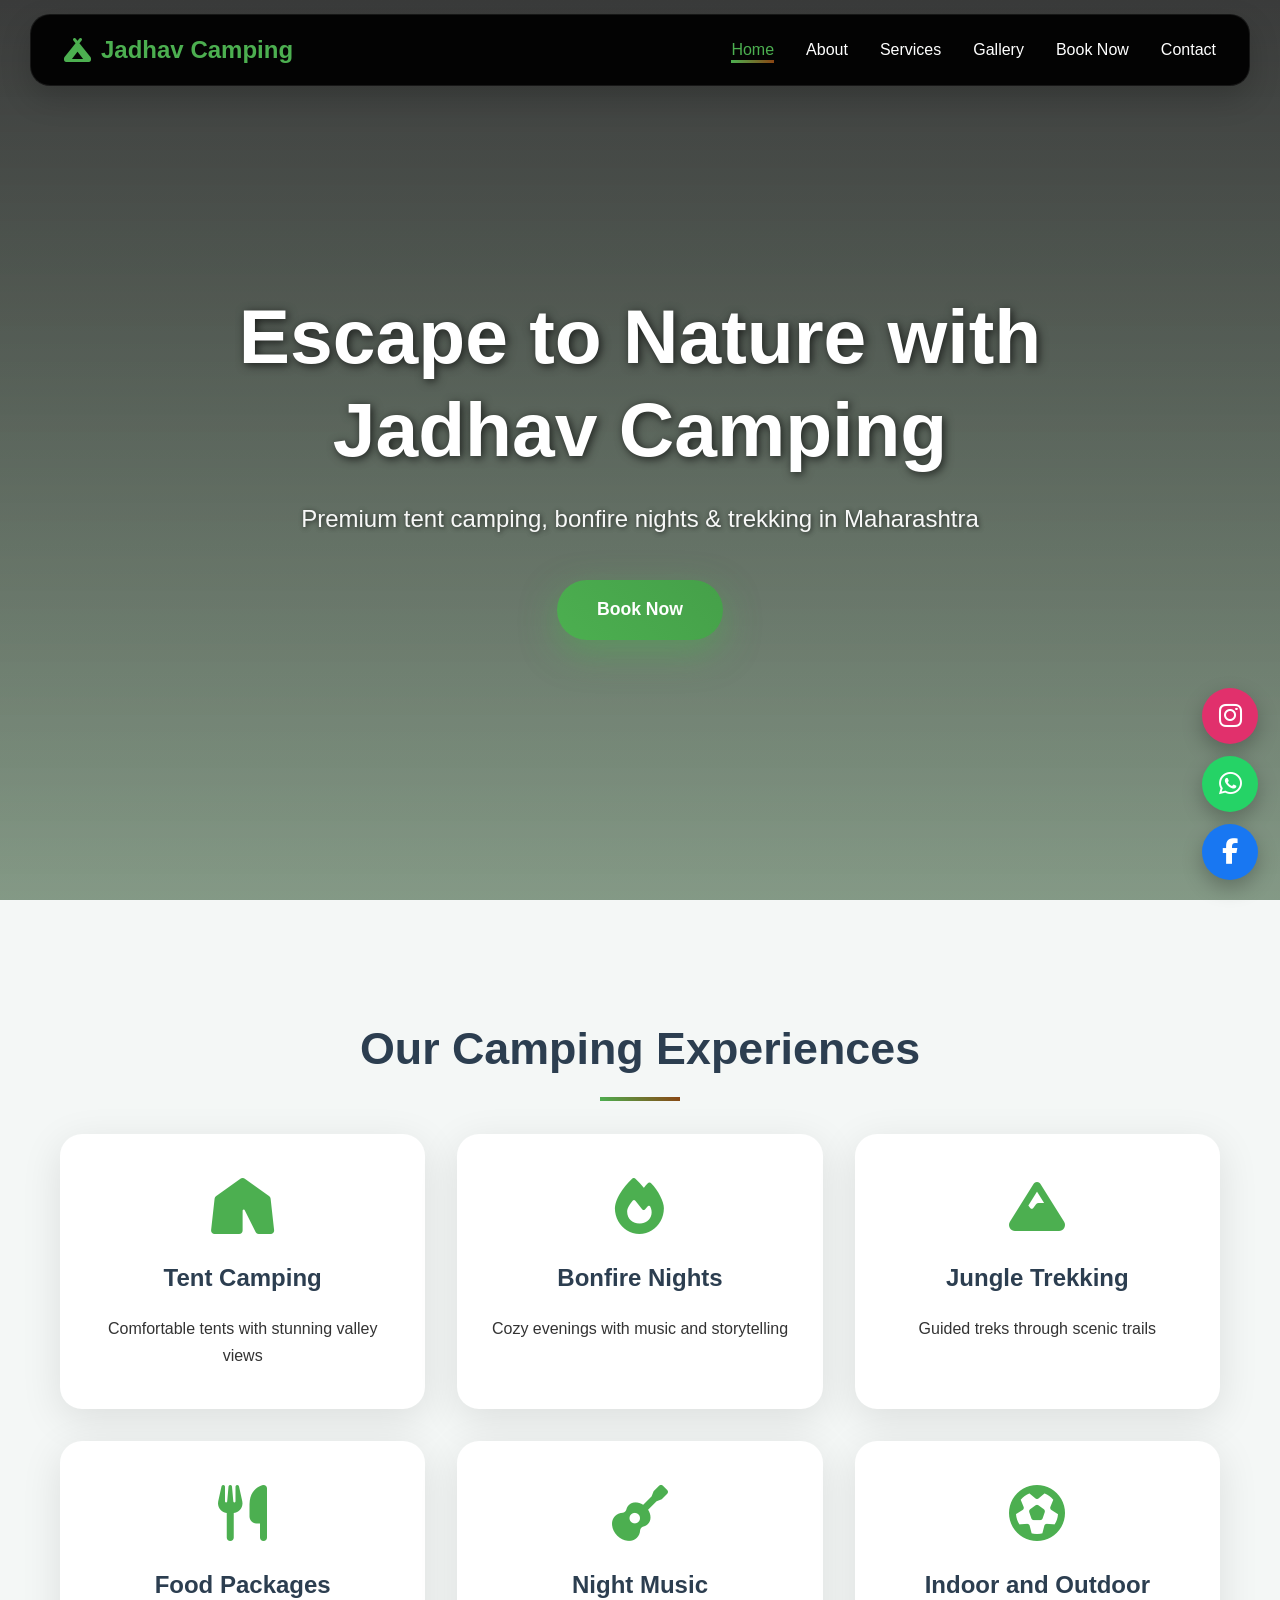
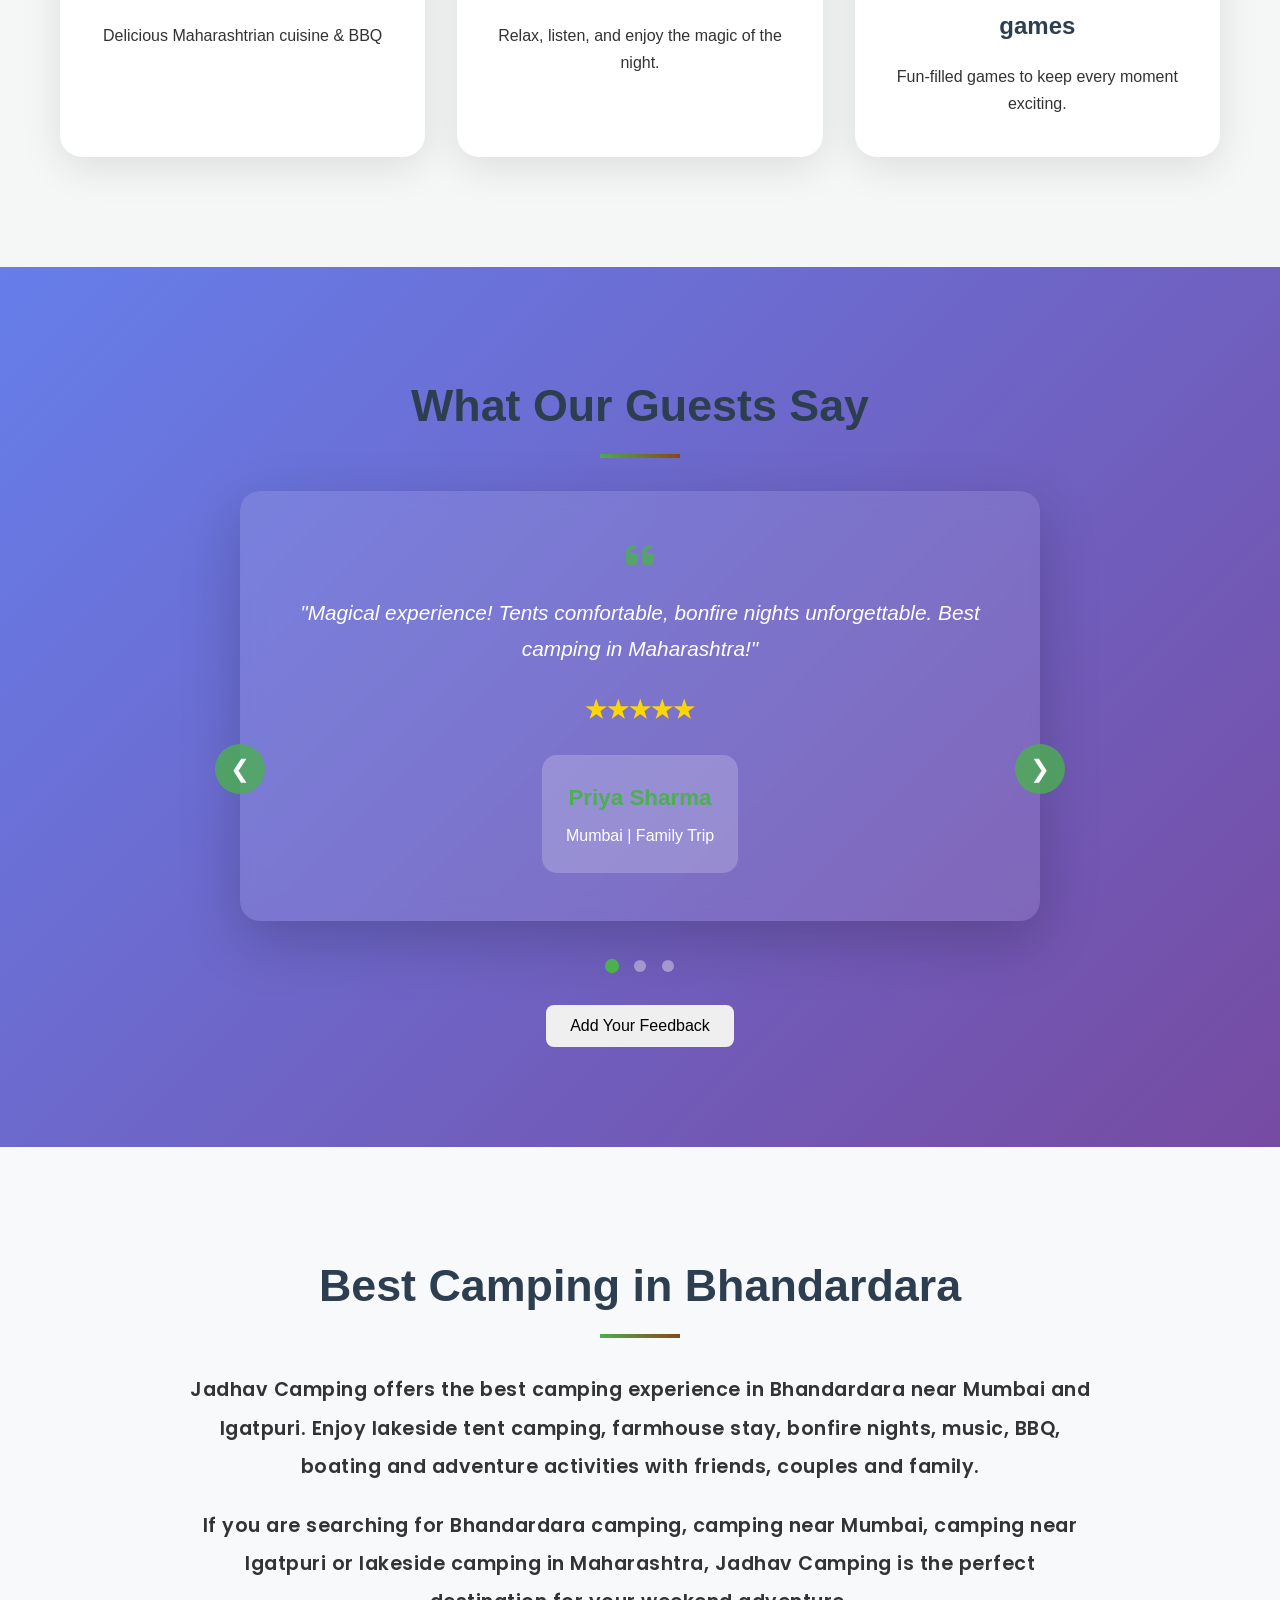
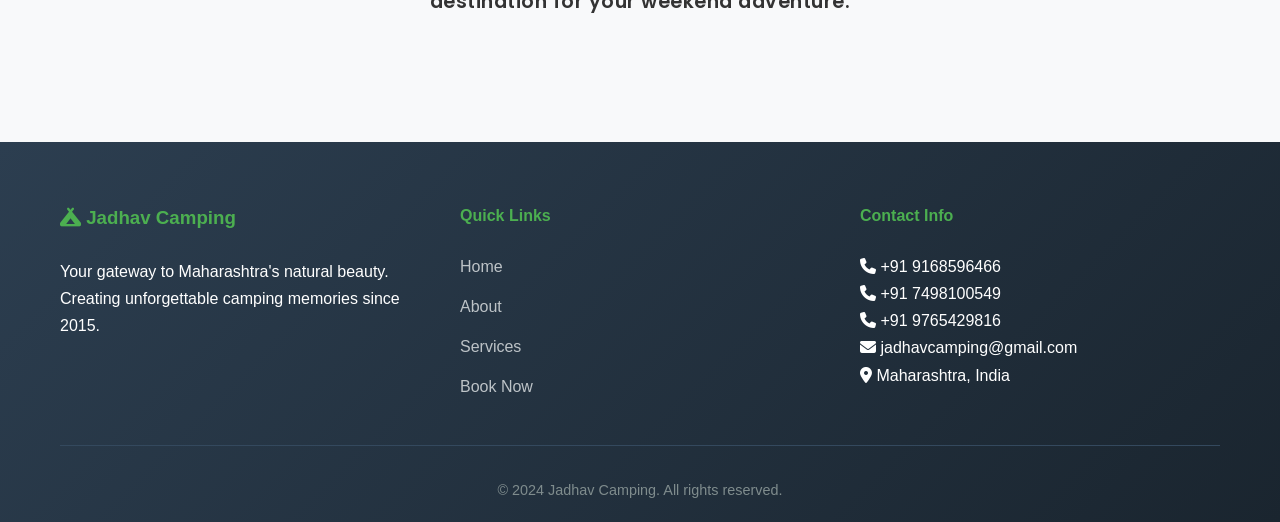
==== index.html @ b4a64f31 "camping website" ====
<!DOCTYPE html>
<html lang="en">
<head>
    <meta charset="UTF-8">
    <meta name="viewport" content="width=device-width, initial-scale=1.0">
    <title>Jadhav Camping | Best Bhandardara Camping</title>
    <!--SEO 4 LINES-->
    <meta name="title" content="Jadhav Camping - Best Bhandardara Camping">

    <meta name="description" content="Enjoy the best camping experience in Bhandardara with tent stay, bonfire, BBQ, music, adventure and nature at Jadhav Camping.">

    <meta name="keywords" content="Jadhav Camping, Bhandardara Camping, Camping Near Mumbai, Tent Camping Maharashtra, Camping Near Pune">

    <meta name="author" content="Jadhav Camping">

    <meta name="robots" content="index, follow">

    <meta name="google-site-verification" content="m5c_YVAXw19BFYVaIor5KXpuUSFSFfgQfG_GzfDW63w" />

    <meta name="description" content="Escape to nature with Jadhav Camping. Tent camping, bonfire nights, trekking, and more in Maharashtra, India. Book your adventure today!">

    <meta name="keywords" content="camping Maharashtra, tent camping, bonfire, trekking, adventure camping">

    <link rel="icon" type="image/png" href="assist/image/logo.png">
    <meta property="og:image" content="https://jadhav-camping.netlify.app/assist/image/logo.png">

    <link rel="stylesheet" href="style.css">
    <link rel="stylesheet" href="https://cdnjs.cloudflare.com/ajax/libs/font-awesome/6.4.0/css/all.min.css">
    <link href="https://fonts.googleapis.com/css2?family=Poppins:wght@300;400;500;600;700&display=swap" rel="stylesheet">
    <link href="https://fonts.googleapis.com/css2?family=Rye&display=swap" rel="stylesheet">
</head>
<body>
    <!-- Navigation -->
    <nav class="navbar">
        <div class="nav-container">
            <div class="nav-logo">
                <i class="fas fa-campground"></i>
                Jadhav Camping
            </div>
            <ul class="nav-menu">
                <li class="nav-item">
                    <a href="index.html" class="nav-link active">Home</a>
                </li>
                <li class="nav-item">
                    <a href="about.html" class="nav-link">About</a>
                </li>
                <li class="nav-item">
                    <a href="services.html" class="nav-link">Services</a>
                </li>
                <li class="nav-item">
                    <a href="gallery.html" class="nav-link">Gallery</a>
                </li>
                <li class="nav-item">
                    <a href="booking.html" class="nav-link">Book Now</a>
                </li>
                <li class="nav-item">
                    <a href="contact.html" class="nav-link">Contact</a>
                </li>
            </ul>
            <div class="hamburger">
                <span class="bar"></span>
                <span class="bar"></span>
                <span class="bar"></span>
            </div>
        </div>
    </nav>

    <!-- Hero Section -->
   
<section class="hero">
    <video autoplay muted loop playsinline class="hero-video">
   
        <!-- Fallback image -->
        <img src="https://images.unsplash.com/photo-1506905925346-21bda4d32df4" alt="Camping">
    </video>
    
    <div class="hero-overlay"></div>
    <div class="hero-content">
        <h1 class="hero-title">Escape to Nature with Jadhav Camping</h1>
        <p class="hero-subtitle">Premium tent camping, bonfire nights & trekking in Maharashtra</p>
        <div class="hero-buttons">
            <a href="booking.html" class="cta-button primary">Book Now</a>
        </div>
    </div>
</section>

    <!-- Services Highlights -->
    <section class="services-highlights">
        <div class="container">
            <h2 class="section-title">Our Camping Experiences</h2>
            <div class="services-grid">
                <div class="service-card">
                    <i class="fas fa-tent"></i>
                    <h3>Tent Camping</h3>
                    <p>Comfortable tents with stunning valley views</p>
                </div>
                <div class="service-card">
                    <i class="fas fa-fire"></i>
                    <h3>Bonfire Nights</h3>
                    <p>Cozy evenings with music and storytelling</p>
                </div>
                <div class="service-card">
                    <i class="fas fa-mountain"></i>
                    <h3>Jungle Trekking</h3>
                    <p>Guided treks through scenic trails</p>
                </div>
                <div class="service-card">
                    <i class="fas fa-utensils"></i>
                    <h3>Food Packages</h3>
                    <p>Delicious Maharashtrian cuisine & BBQ</p>
                </div>
                  <div class="service-card">
                    <i class="fas fa-guitar"></i>
                    <h3>Night Music</h3>
                    <p>Relax, listen, and enjoy the magic of the night.</p>
                </div>
                 <div class="service-card">
                    <i class="fas fa-futbol"></i>
                    <h3>Indoor and Outdoor games</h3>
                    <p>Fun-filled games to keep every moment exciting.</p>
                </div>
            </div>
        </div>
    </section>

    <!-- Testimonials -->
    <!-- Testimonials Section (Replace purana section) -->
<section class="testimonials section-padding">
    <div class="container">
        <h2 class="section-title">What Our Guests Say</h2>
        <div class="testimonial-container">
            <div class="testimonial-slider">
                <!-- Testimonial 1 -->
                <div class="testimonial-slide active">
                    <div class="testimonial-content">
                        <i class="fas fa-quote-left fa-2x"></i>
                        <p>"Magical experience! Tents comfortable, bonfire nights unforgettable. Best camping in Maharashtra!"</p>
                        <div class="stars">★★★★★</div>
                        <div class="testimonial-author">
                            <h4>Priya Sharma</h4>
                            <span>Mumbai | Family Trip</span>
                        </div>
                    </div>
                </div>

                <!-- Testimonial 2 -->
                <div class="testimonial-slide">
                    <div class="testimonial-content">
                        <i class="fas fa-quote-left fa-2x"></i>
                        <p>"Perfect for adventure lovers! Trekking guides excellent, food was delicious. Highly recommended!"</p>
                        <div class="stars">★★★★★</div>
                        <div class="testimonial-author">
                            <h4>Rahul Patel</h4>
                            <span>Pune | Friends Group</span>
                        </div>
                    </div>
                </div>

                <!-- Testimonial 3 -->
                <div class="testimonial-slide">
                    <div class="testimonial-content">
                        <i class="fas fa-quote-left fa-2x"></i>
                        <p>"Romantic getaway! Stunning views, cozy tents, perfect for couples. Will come again!"</p>
                        <div class="stars">★★★★★</div>
                        <div class="testimonial-author">
                            <h4>Anita Desai</h4>
                            <span>Nagpur | Couple</span>
                        </div>
                    </div>
                </div>
            </div>

                <div class="testimonial-dots"></div>

            <!-- Feedback Button -->
            <div class="feedback-btn-wrap">
             <button id="openFeedback" class="feedback-btn">Add Your Feedback</button>
            </div>

            <!-- Feedback Form -->
            <div class="feedback-form" id="feedbackForm" style="display:none;">
                <input type="text" id="guestName" placeholder="Your Name" required>
                <input type="text" id="guestPlace" placeholder="City / Trip Type" required>
                <textarea id="guestMessage" placeholder="Write your feedback" required></textarea>
                <button id="submitFeedback" class="feedback-btn">Submit Feedback</button>
            </div>
            
          
            
            <!-- Navigation Arrows -->
            <button class="prev" onclick="changeSlide(-1)">❮</button>
            <button class="next" onclick="changeSlide(1)">❯</button>
        </div>
    </div>
</section>

    <div class="social-float">

        <a href="https://www.instagram.com/_jadhav_farmhouse_?igsh=MTRwd2V0ODhyYzViZw%3D%3D&utm_source=qr" target="_blank" class="social-icon instagram">
        <i class="fab fa-instagram"></i>
        </a>

        <a href="https://wa.me/917498100549?text=Hi%20Jadhav%20Camping%2C%20I%27d%20like%20to%20book%20a%20camping%20trip" target="_blank" class="social-icon whatsapp">
        <i class="fab fa-whatsapp"></i>
        </a>
        <a href="https://www.facebook.com/yourpage" target="_blank" class="social-icon facebook">
       <i class="fab fa-facebook-f"></i>
     </a> 
</div>
     <!-- SEO content -->
<section class="seo-content section-padding">
    <div class="container">
        <h2 class="section-title">
            Best Camping in Bhandardara
        </h2>

        <p>
            Jadhav Camping offers the best camping experience in Bhandardara near Mumbai and Igatpuri. 
            Enjoy lakeside tent camping, farmhouse stay, bonfire nights, music, BBQ, boating and adventure activities 
            with friends, couples and family.
        </p>

        <p>
            If you are searching for Bhandardara camping, camping near Mumbai, camping near Igatpuri or lakeside camping in Maharashtra,
            Jadhav Camping is the perfect destination for your weekend adventure.
        </p>
    </div>
</section>

    <!-- Footer -->
    <footer class="footer">
        <div class="container">
            <div class="footer-content">
                <div class="footer-section">
                    <h3><i class="fas fa-campground"></i> Jadhav Camping</h3>
                    <p>Your gateway to Maharashtra's natural beauty. Creating unforgettable camping memories since 2015.</p>
                </div>
                <div class="footer-section">
                    <h4>Quick Links</h4>
                    <ul>
                        <li><a href="index.html">Home</a></li>
                        <li><a href="about.html">About</a></li>
                        <li><a href="services.html">Services</a></li>
                        <li><a href="booking.html">Book Now</a></li>
                    </ul>
                </div>
                <div class="footer-section">
                    <h4>Contact Info</h4>
                    <p><i class="fas fa-phone"></i> +91 9168596466</p>
                    <p><i class="fas fa-phone"></i> +91 7498100549</p>
                    <p><i class="fas fa-phone"></i> +91 9765429816</p>
                    <p><i class="fas fa-envelope"></i> jadhavcamping@gmail.com</p>
                    <p><i class="fas fa-map-marker-alt"></i> Maharashtra, India</p>
                </div>
            </div>
            <div class="footer-bottom">
                <p>&copy; 2024 Jadhav Camping. All rights reserved.</p>
            </div>
        </div>
    </footer>

    <script src="script.js"></script>
</body>
</html>
---- style.css ----
/* ============================================
   JADHAV CAMPING - COMPLETE CSS
   Modern, Responsive, Nature Theme
   Green (#4CAF50) + Brown (#8B4513) Colors
=========================================== */

/* ===== 1. RESET & BASE STYLES ===== */
* {
    margin: 0;
    padding: 0;
    box-sizing: border-box;
}

body {
    font-family: 'Poppins', -apple-system, BlinkMacSystemFont, sans-serif;
    line-height: 1.6;
    color: #333;
    overflow-x: hidden;
    scroll-behavior: smooth;
}

.container {
    max-width: 1200px;
    margin: 0 auto;
    padding: 0 20px;
}

.section-padding {
    padding: 100px 0;
}

/* ===== 2. NAVIGATION (Sticky + Blur) ===== */
.navbar {
    position: fixed;
    top: 0;
    width: 100%;
    background: rgba(0, 0, 0, 0.95);
    backdrop-filter: blur(10px);
    z-index: 1000;
    transition: all 0.3s ease;
}

.nav-container {
    max-width: 1200px;
    margin: 0 auto;
    padding: 0 20px;
    display: flex;
    justify-content: space-between;
    align-items: center;
    height: 70px;
}

.nav-logo {
    font-size: 1.5rem;
    font-weight: 700;
    color: #4CAF50;
    display: flex;
    align-items: center;
    gap: 10px;
    text-decoration: none;
}

.nav-menu {
    display: flex;
    list-style: none;
    gap: 2rem;
}

.nav-link {
    color: white;
    text-decoration: none;
    font-weight: 500;
    transition: all 0.3s ease;
    position: relative;
    padding: 5px 0;
}

.nav-link:hover,
.nav-link.active {
    color: #4CAF50;
}

.nav-link::after {
    content: '';
    position: absolute;
    width: 0;
    height: 3px;
    bottom: 0;
    left: 0;
    background: linear-gradient(90deg, #4CAF50, #8B4513);
    transition: width 0.3s ease;
}

.nav-link:hover::after,
.nav-link.active::after {
    width: 100%;
}

/* Hamburger Menu */
.hamburger {
    display: none;
    flex-direction: column;
    cursor: pointer;
    gap: 4px;
}

.bar {
    width: 25px;
    height: 3px;
    background: white;
    transition: 0.3s;
}

/* ===== 3. HERO SECTIONS ===== */
.hero, .page-hero, .about-hero, .booking-hero, .contact-hero {
    height: 60vh;
    min-height: 500px;
    background: linear-gradient(rgba(0,0,0,0.6), rgba(0,0,0,0.4)), 
                url('https://images.unsplash.com/photo-1506905925346-21bda4d32df4?ixlib=rb-4.0.3&ixid=M3wxMjA3fDB8MHxwaG90by1wYWdlfHx8fGVufDB8fHx8fA%3D%3D&auto=format&fit=crop&w=2070&q=80') center/cover;
    display: flex;
    align-items: center;
    justify-content: center;
    text-align: center;
    color: white;
    position: relative;
    background-size: cover;
    background-position: center;
}

.page-hero {
    height: 50vh;
    background-position: center bottom;
}

.hero-content, .page-hero div {
    z-index: 2;
    max-width: 800px;
}

.page-title {
    font-size: clamp(2.5rem, 5vw, 4rem);
    font-weight: 700;
    margin-bottom: 1rem;
}

.page-subtitle {
    font-size: 1.3rem;
    opacity: 0.95;
}

/* ===== 4. CTA BUTTON ===== */
.cta-button {
    display: inline-block;
    background: linear-gradient(45deg, #4CAF50, #45a049);
    color: white;
    padding: 15px 40px;
    font-size: 1.1rem;
    font-weight: 600;
    text-decoration: none;
    border-radius: 50px;
    transition: all 0.3s ease;
    box-shadow: 0 10px 30px rgba(76, 175, 80, 0.4);
    border: none;
    cursor: pointer;
}

.cta-button:hover {
    transform: translateY(-3px);
    box-shadow: 0 15px 40px rgba(76, 175, 80, 0.6);
}

.full-width {
    width: 100%;
}

/* ===== 5. SECTION TITLES ===== */
.section-title {
    text-align: center;
    font-size: 2.8rem;
    font-weight: 700;
    margin-bottom: 3rem;
    color: #2c3e50;
    position: relative;
}

.section-title::after {
    content: '';
    position: absolute;
    width: 80px;
    height: 4px;
    background: linear-gradient(45deg, #4CAF50, #8B4513);
    bottom: -15px;
    left: 50%;
    transform: translateX(-50%);
}

/* ===== 6. SERVICES & CARDS ===== */

.service-card h3, .feature h4, .mission-card h3 {
    font-size: 1.5rem;
    margin-bottom: 1rem;
    color: #2c3e50;
}

.services-grid, .features-grid {
    display: grid;
    grid-template-columns: repeat(auto-fit, minmax(280px, 1fr));
    gap: 2rem;
    margin-top: 3rem;
}

.service-card, .feature, .mission-card {
    background: white;
    padding: 2.5rem 2rem;
    border-radius: 20px;
    text-align: center;
    box-shadow: 0 10px 40px rgba(0,0,0,0.1);
    transition: all 0.4s ease;
    border-top: 4px solid transparent;
}

.service-card:hover, .feature:hover, .mission-card:hover {
    transform: translateY(-15px) scale(1.02);
    box-shadow: 0 25px 60px rgba(0,0,0,0.15);
    border-top-color: #4CAF50;
}

.service-card i, .feature i, .mission-card i {
    font-size: 3.5rem;
    color: #4CAF50;
    margin-bottom: 1.5rem;
    display: block;
}


/* ===== 7. TESTIMONIALS ===== */
.testimonials {
    background: linear-gradient(135deg, #667eea 0%, #764ba2 100%);
    color: white;
}

.testimonial-slider {
    max-width: 900px;
    margin: 0 auto;
}

.testimonial {
    opacity: 0;
    transform: translateY(30px);
    transition: all 0.6s ease;
    text-align: center;
    padding: 2rem;
}

.testimonial.active {
    opacity: 1;
    transform: translateY(0);
}

.testimonial p {
    font-size: 1.3rem;
    font-style: italic;
    margin-bottom: 2rem;
    font-weight: 300;
}

.testimonial-author h4 {
    font-size: 1.4rem;
    margin-bottom: 0.5rem;
}

.testimonial-slider .testimonial-slide{
    display: none !important;
    width: 100%;
}

.testimonial-slider .testimonial-slide.active{
    display: block !important;
}

/* ===== 8. WHATSAPP BUTTON ===== */
.whatsapp-btn {
    position: fixed;
    width: 60px;
    height: 60px;
    bottom: 30px;
    right: 30px;
    background: #25D366;
    color: white;
    border-radius: 50px;
    text-align: center;
    font-size: 30px;
    box-shadow: 0 8px 25px rgba(37, 211, 102, 0.4);
    z-index: 1000;
    transition: all 0.3s ease;
    display: flex;
    align-items: center;
    justify-content: center;
    text-decoration: none;
}

.whatsapp-btn:hover {
    transform: scale(1.1);
    box-shadow: 0 12px 35px rgba(37, 211, 102, 0.6);
}

/* ===== 9. FOOTER ===== */
.footer {
    background: linear-gradient(135deg, #2c3e50, #1a252f);
    color: white;
    padding: 60px 0 20px;
}

.footer-content {
    display: grid;
    grid-template-columns: repeat(auto-fit, minmax(250px, 1fr));
    gap: 2.5rem;
    margin-bottom: 2rem;
}

.footer-section h3, .footer-section h4 {
    margin-bottom: 1.5rem;
    color: #4CAF50;
}

.footer-section ul {
    list-style: none;
}

.footer-section ul li {
    margin-bottom: 0.8rem;
}

.footer-section a {
    color: #bdc3c7;
    text-decoration: none;
    transition: color 0.3s ease;
}

.footer-section a:hover {
    color: #4CAF50;
}

.footer-bottom {
    text-align: center;
    padding-top: 2rem;
    border-top: 1px solid #34495e;
    color: #7f8c8d;
    font-size: 0.9rem;
}

/* ===== 10. FORMS (Booking Page) ===== */
.booking-form-section {
    background: #f8f9fa;
    padding: 80px 0;
}

.booking-form {
    max-width: 600px;
    margin: 0 auto;
    background: white;
    padding: 3rem;
    border-radius: 20px;
    box-shadow: 0 20px 60px rgba(0,0,0,0.1);
}

.form-group {
    margin-bottom: 1.5rem;
}

.form-group input,
.form-group select,
.form-group textarea {
    width: 100%;
    padding: 15px 20px;
    border: 2px solid #e9ecef;
    border-radius: 12px;
    font-size: 1rem;
    font-family: inherit;
    transition: border-color 0.3s ease;
}

.form-group input:focus,
.form-group select:focus,
.form-group textarea:focus {
    outline: none;
    border-color: #4CAF50;
    box-shadow: 0 0 0 3px rgba(76, 175, 80, 0.1);
}

.form-row {
    display: grid;
    grid-template-columns: 1fr 1fr;
    gap: 1.5rem;
}

textarea {
    resize: vertical;
    min-height: 120px;
}

/* All Gallery */

/* =========================================
   PHOTO / VIDEO BUTTONS
========================================= */

.hero-buttons{
    display: flex;
    justify-content: center;
    gap: 20px;
    margin-top: 35px;
    flex-wrap: wrap;
}

.gallery-tab{
    padding: 14px 36px;
    border-radius: 50px;
    border: 1px solid rgba(255,255,255,0.15);

    background: rgba(255,255,255,0.12);
    backdrop-filter: blur(12px);

    color: white;
    font-size: 1rem;
    font-weight: 600;

    cursor: pointer;
    transition: 0.4s ease;
}

.gallery-tab i{
    margin-right: 8px;
}

.gallery-tab:hover{
    background: #4CAF50;
    transform: translateY(-4px);
    box-shadow: 0 10px 30px rgba(76,175,80,0.4);
}

.gallery-tab.active{
    background: linear-gradient(45deg,#4CAF50,#2e7d32);
    box-shadow: 0 10px 30px rgba(76,175,80,0.5);
}

/* =========================================
   HIDE SECTION
========================================= */

.hidden-section{
    display: none;
}

/* =========================================
   GALLERY GRID
========================================= */

.gallery-grid{
    display: grid;
    grid-template-columns: repeat(3,1fr);
    gap: 20px;
    margin-top: 40px;
}

.gallery-item{
    position: relative;
    overflow: hidden;
    border-radius: 22px;
    height: 320px;
    cursor: pointer;

    transition: 0.5s ease;

    box-shadow: 0 15px 40px rgba(0,0,0,0.2);
}

.gallery-item img{
    width: 100%;
    height: 100%;
    object-fit: cover;

    transition: 0.5s ease;
}

.gallery-item:hover img{
    transform: scale(1.08);
}

.gallery-item:hover{
    transform: translateY(-10px);
}

.gallery-overlay{
    position: absolute;
    inset: 0;

    background: linear-gradient(
        to top,
        rgba(0,0,0,0.9),
        rgba(0,0,0,0.1)
    );

    display: flex;
    align-items: flex-end;

    padding: 25px;

    opacity: 0;
    transition: 0.4s ease;
}

.gallery-item:hover .gallery-overlay{
    opacity: 1;
}

.gallery-overlay h3{
    color: white;
    font-size: 1.3rem;
}

/* =========================================
   NETFLIX VIDEO SECTION
========================================= */

.cinematic-videos{
    background: #0d1117;
    color: white;
}

.cinematic-videos .section-title{
    color: white;
}

.cinematic-grid{
    display: grid;
    grid-template-columns: 2fr 1fr 1fr;
    grid-auto-rows: 260px;
    gap: 20px;

    margin-top: 50px;
}

.cinematic-item{
    position: relative;
    overflow: hidden;

    border-radius: 22px;

    background: #000;

    transition: 0.5s ease;
}

.cinematic-item.large{
    grid-row: span 2;
}

.cinematic-item video{
    width: 100%;
    height: 100%;
    object-fit: cover;

    transition: 0.6s ease;
}

/* NETFLIX EFFECT */

.cinematic-item:hover{
    transform: scale(1.04);
    z-index: 5;

    box-shadow: 0 25px 70px rgba(0,0,0,0.5);
}

.cinematic-item:hover video{
    transform: scale(1.1);
}

.cinematic-overlay{
    position: absolute;
    inset: 0;

    background: linear-gradient(
        to top,
        rgba(0,0,0,0.95),
        rgba(0,0,0,0.1)
    );

    display: flex;
    flex-direction: column;
    justify-content: flex-end;

    padding: 25px;

    opacity: 0;

    transition: 0.4s ease;
}

.cinematic-item:hover .cinematic-overlay{
    opacity: 1;
}

.cinematic-overlay h3{
    font-size: 1.5rem;
    margin-bottom: 8px;
}

.cinematic-overlay p{
    color: #ddd;
}

/* =========================================
   MOBILE RESPONSIVE
========================================= */

@media(max-width:768px){

    .gallery-grid{
        grid-template-columns: 1fr;
    }

    .gallery-item{
        height: 260px;
    }

    .cinematic-grid{
        grid-template-columns: 1fr;
        grid-auto-rows: 240px;
    }

    .cinematic-item.large{
        grid-row: span 1;
    }

    .gallery-tab{
        width: 220px;
    }

}


/* ===== 12. SERVICES DETAIL PAGE ===== */
.service-detail {
    display: grid;
    grid-template-columns: 1fr 2fr;
    gap: 4rem;
    align-items: center;
    padding: 80px 0;
    border-bottom: 1px solid #eee;
}

.service-detail.reverse {
    grid-template-columns: 2fr 1fr;
    direction: rtl;
}

.service-detail.reverse .service-info {
    direction: ltr;
}

.service-image {
    text-align: center;
}

.service-image i {
    font-size: 8rem;
    color: #4CAF50;
}

.service-info h2 {
    font-size: 2.5rem;
    color: #2c3e50;
    margin-bottom: 1.5rem;
}

.service-info ul {
    list-style: none;
    margin-bottom: 2rem;
}

.service-info li {
    padding: 0.8rem 0;
    font-size: 1.1rem;
    border-bottom: 1px solid #f0f0f0;
}

.service-info li:before {
    content: '✓';
    color: #4CAF50;
    font-weight: bold;
    margin-right: 1rem;
}

/* ===== 13. CONTACT PAGE ===== */
.contact-grid {
    display: grid;
    grid-template-columns: 1fr 1fr;
    gap: 4rem;
    margin-top: 3rem;
}

.contact-item {
    display: flex;
    gap: 1.5rem;
    margin-bottom: 2rem;
    padding: 1.5rem;
    background: #f8f9fa;
    border-radius: 15px;
}

.contact-item i {
    font-size: 2rem;
    color: #4CAF50;
    width: 50px;
}

.social-links {
    display: flex;
    gap: 1rem;
    margin-top: 2rem;
}

.social-links a {
    width: 50px;
    height: 50px;
    background: #4CAF50;
    color: white;
    border-radius: 50%;
    display: flex;
    align-items: center;
    justify-content: center;
    text-decoration: none;
    transition: all 0.3s ease;
}

.social-links a:hover {
    background: #45a049;
    transform: translateY(-3px);
}

/* ===== 14. ABOUT PAGE SPECIFIC ===== */
.story-content {
    display: grid;
    grid-template-columns: 2fr 1fr;
    gap: 4rem;
    align-items: center;
    margin-top: 4rem;
}

.story-image i {
    font-size: 15rem;
    color: #4CAF50;
    opacity: 0.1;
}

.mission-grid {
    display: grid;
    grid-template-columns: 1fr 1fr;
    gap: 3rem;
    margin-top: 4rem;
}

/* ===== 15. ANIMATIONS ===== */
@keyframes fadeInUp {
    from {
        opacity: 0;
        transform: translateY(50px);
    }
    to {
        opacity: 1;
        transform: translateY(0);
    }
}

@keyframes pulse {
    0%, 100% { transform: scale(1); }
    50% { transform: scale(1.05); }
}

/* ===== 16. RESPONSIVE DESIGN ===== */
@media (max-width: 1024px) {
    .service-detail, .story-content {
        grid-template-columns: 1fr;
        text-align: center;
    }
    
    .service-detail.reverse {
        direction: ltr;
    }
}

@media (max-width: 768px) {
    /* Mobile Nav */
    .hamburger {
        display: flex;
    }
    
    .nav-menu {
        position: fixed;
        left: -100%;
        top: 70px;
        flex-direction: column;
        background: rgba(0,0,0,0.98);
        width: 100%;
        text-align: center;
        transition: 0.3s;
        padding: 2rem 0;
        gap: 1rem;
    }
    
    .nav-menu.active {
        left: 0;
    }
    
    /* Forms */
    .form-row {
        grid-template-columns: 1fr;
    }
    
    /* Contact */
    .contact-grid {
        grid-template-columns: 1fr;
    }
    
    /* Gallery */
    .gallery-grid {
        grid-template-columns: repeat(auto-fit, minmax(250px, 1fr));
    }
}

@media (max-width: 480px) {
    .container {
        padding: 0 15px;
    }
    
    .section-title {
        font-size: 2rem;
    }
    
    .booking-form {
        padding: 2rem 1.5rem;
        margin: 1rem;
    }
    
    .whatsapp-btn {
        width: 55px;
        height: 55px;
        bottom: 20px;
        right: 20px;
        font-size: 26px;
    }
    
    .service-detail {
        padding: 40px 0;
    }
}

/* ===== 17. UTILITY CLASSES ===== */
.text-center { text-align: center; }
.mb-4 { margin-bottom: 2rem; }
.mt-4 { margin-top: 2rem; }

/* Loading Animation */
.loading {
    pointer-events: none;
    opacity: 0.7;
}

/* Success Message */
.success-message {
    background: #d4edda;
    color: #155724;
    padding: 1rem;
    border-radius: 8px;
    margin: 1rem 0;
    border: 1px solid #c3e6cb;
}

/* Testimonials Slider - Add to style.css */
.testimonial-container {
    position: relative;
    max-width: 800px;
    margin: 0 auto;
}

.testimonial-slider {
    position: relative;
    overflow: hidden;
    border-radius: 20px;
    box-shadow: 0 20px 60px rgba(0,0,0,0.2);
}

.testimonial-slide {
    display: none;
    padding: 3rem 2rem;
    background: rgba(255,255,255,0.1);
    backdrop-filter: blur(10px);
    text-align: center;
}

.testimonial-slide.active {
    display: block;
    animation: slideIn 0.6s ease;
}

@keyframes slideIn {
    from { opacity: 0; transform: translateX(50px); }
    to { opacity: 1; transform: translateX(0); }
}

.testimonial-content i {
    color: #4CAF50;
    margin-bottom: 1.5rem;
    opacity: 0.8;
}

.testimonial-content p {
    font-size: 1.3rem;
    font-style: italic;
    margin-bottom: 1.5rem;
    color: white;
    line-height: 1.7;
}

.stars {
    color: #FFD700;
    font-size: 1.5rem;
    margin-bottom: 1.5rem;
    font-weight: bold;
}

.testimonial-author {
    background: rgba(255,255,255,0.2);
    padding: 1.5rem;
    border-radius: 15px;
    display: inline-block;
}

.testimonial-author h4 {
    color: #4CAF50;
    margin-bottom: 0.3rem;
}

/* Navigation Dots */
.testimonial-dots {
    text-align: center;
    margin-top: 2rem;
}

.dot {
    height: 12px;
    width: 12px;
    margin: 0 8px;
    background-color: rgba(255,255,255,0.4);
    border-radius: 50%;
    display: inline-block;
    cursor: pointer;
    transition: all 0.3s ease;
}

.dot.active,
.dot:hover {
    background-color: #4CAF50;
    transform: scale(1.2);
}

/* Arrows */
.prev, .next {
    position: absolute;
    top: 50%;
    transform: translateY(-50%);
    background: rgba(76, 175, 80, 0.8);
    color: white;
    border: none;
    width: 50px;
    height: 50px;
    border-radius: 50%;
    font-size: 1.5rem;
    cursor: pointer;
    transition: all 0.3s ease;
    z-index: 10;
}

.prev { left: -25px; }
.next { right: -25px; }

.prev:hover, .next:hover {
    background: #4CAF50;
    transform: translateY(-50%) scale(1.1);
}

/* Mobile Responsive */
@media (max-width: 768px) {
    .prev { left: 10px; }
    .next { right: 10px; }
    
    .testimonial-content p {
        font-size: 1.1rem;
    }
}

/* 🔔 SUCCESS POPUP STYLES - Add to style.css END */
.custom-popup {
    position: fixed;
    top: 0;
    left: 0;
    width: 100%;
    height: 100%;
    background: rgba(0,0,0,0.5);
    z-index: 10000;
    display: flex;
    align-items: center;
    justify-content: center;
    padding: 20px;
    animation: popupSlideIn 0.3s ease;
}

@keyframes popupSlideIn {
    from { transform: translateY(-50px); opacity: 0; }
    to { transform: translateY(0); opacity: 1; }
}

.popup-content {
    background: white;
    padding: 2.5rem 3rem;
    border-radius: 20px;
    max-width: 500px;
    width: 100%;
    text-align: center;
    box-shadow: 0 25px 80px rgba(0,0,0,0.3);
    position: relative;
    transform: scale(0.9);
    animation: popupScale 0.4s ease forwards;
}

@keyframes popupScale {
    to { transform: scale(1); }
}

.popup-content i {
    font-size: 4rem;
    margin-bottom: 1.5rem;
}

.popup-content i.fa-check-circle {
    color: #4CAF50;
}

.popup-content i.fa-times-circle {
    color: #f44336;
}

.popup-content div {
    font-size: 1.2rem;
    line-height: 1.6;
    margin-bottom: 2rem;
    color: #333;
}

.popup-content button {
    background: #4CAF50;
    color: white;
    border: none;
    padding: 12px 30px;
    border-radius: 25px;
    font-size: 1rem;
    cursor: pointer;
    transition: all 0.3s ease;
}

.popup-content button:hover {
    background: #45a049;
    transform: translateY(-2px);
}

/* Mobile */
@media (max-width: 480px) {
    .popup-content {
        padding: 2rem 1.5rem;
        margin: 1rem;
    }
    
    .popup-content i {
        font-size: 3rem;
    }
}



/* ========================================
   VIDEO HERO BACKGROUND - Add to style.css END
=========================================== */

/* Video Background */
.hero-video {
    position: absolute;
    top: 0;
    left: 0;
    width: 100%;
    height: 100%;
    object-fit: cover;
    z-index: 1;
}

.hero {
    height: 100vh;
    position: relative;
    display: flex;
    align-items: center;
    justify-content: center;
    overflow: hidden;
}

.hero-overlay {
    position: absolute;
    top: 0;
    left: 0;
    width: 100%;
    height: 100%;
    background: linear-gradient(rgba(0,0,0,0.4), rgba(76,175,80,0.2));
    z-index: 2;
}

.hero-content {
    z-index: 3;
    max-width: 900px;
    padding: 0 20px;
    text-align: center;
    animation: fadeInUp 1.2s ease-out;
}

.hero-title {
    font-size: clamp(2.8rem, 6vw, 5rem);
    font-weight: 700;
    margin-bottom: 1.5rem;
    text-shadow: 2px 2px 10px rgba(0,0,0,0.7);
    line-height: 1.2;
}

.hero-subtitle {
    font-size: clamp(1.2rem, 3vw, 1.5rem);
    margin-bottom: 2.5rem;
    opacity: 0.95;
    text-shadow: 1px 1px 5px rgba(0,0,0,0.7);
}

/* Dual Buttons */
.hero-buttons {
    display: flex;
    gap: 1.5rem;
    justify-content: center;
    flex-wrap: wrap;
}

.cta-button.primary {
    background: linear-gradient(45deg, #4CAF50, #45a049);
    box-shadow: 0 12px 35px rgba(76, 175, 80, 0.5);
}

.cta-button.secondary {
    background: transparent;
    color: white;
    border: 2px solid white;
    box-shadow: none;
}

.cta-button.secondary:hover {
    background: white;
    color: #4CAF50;
    transform: translateY(-3px);
}

/* Mobile Optimizations */
@media (max-width: 768px) {
    .hero-buttons {
        flex-direction: column;
        align-items: center;
    }
    
    .cta-button {
        width: 100%;
        max-width: 300px;
    }
    
    .hero-video {
        object-position: center;
    }
}

/* Video Performance */
.hero-video {
    will-change: transform;
}

/* Loading Optimization */
.hero-video[poster] {
    object-fit: cover;
}

/* ==========================================
   BOOKING PAGE - INDIVIDUAL + GROUP FORM
   Add at end of style.css
========================================== */

.booking-wrapper {
    display: grid;
    grid-template-columns: 1fr 1fr;
    gap: 2rem;
    align-items: start;
}

.booking-wrapper .booking-form {
    max-width: 100%;
    margin: 0;
}

.booking-form h2 {
    font-size: 1.8rem;
    margin-bottom: 1.5rem;
    color: #2c3e50;
}

#totalPrice {
    background: #f3f5f7;
    font-weight: 600;
    color: #2c3e50;
    cursor: not-allowed;
}

/* Tablet */
@media (max-width: 992px) {
    .booking-wrapper {
        grid-template-columns: 1fr;
    }
}

/* Mobile */
@media (max-width: 480px) {
    .booking-form h2 {
        font-size: 1.5rem;
    }
}

/* ==========================================
   Feedback Form
========================================== */

.feedback-btn-wrap{
    text-align: center;
    margin-top: 25px;
}

.feedback-btn{
    padding: 12px 24px;
    border: none;
    border-radius: 8px;
    cursor: pointer;
    font-size: 16px;
}

.feedback-form{
    display: none;
    max-width: 500px;
    margin: 20px auto 0;
    padding: 20px;
    background: #ffffff;
    border-radius: 12px;
    box-shadow: 0 8px 25px rgba(0,0,0,0.08);
}

.feedback-form input,
.feedback-form textarea{
    width: 100%;
    padding: 12px;
    margin-bottom: 12px;
    border: 1px solid #ccc;
    border-radius: 8px;
    font-size: 15px;
    box-sizing: border-box;
}

.feedback-form textarea{
    min-height: 110px;
    resize: vertical;
}

.feedback-form .feedback-btn{
    width: 100%;
}

/* OUR STORY PHOTO */

.story-image img {
    width: 100%;
    height: auto;
    border-radius: 20px; /* Rounded corners for a modern look */
    box-shadow: 0 15px 30px rgba(0,0,0,0.2); /* Deep shadow to make it pop */
    transition: transform 0.3s ease;
}

.story-image img:hover {
    transform: scale(1.02); /* Slight zoom effect when hovering */
}

.header-icon {
    width: 50px; /* Adjust size to match your text height */
    height: auto;
    margin-right: 15px;
}

/* OUR STORY PHOTO */

/* General Reset */
* {
    box-sizing: border-box;
    margin: 0;
    padding: 0;
}

body {
    font-family: 'Segoe UI', Roboto, Helvetica, Arial, sans-serif;
    background-color: #f4f7f6;
    color: #333;
}

.container {
    max-width: 1200px;
    margin: 0 auto;
    padding: 0 20px;
}

.section-padding {
    padding: 100px 0;
}

.social-float{
    position: fixed;
    right: 22px;
    bottom: 20px;
    display: flex;
    flex-direction: column;
    gap: 12px;
    z-index: 999;
}

.social-icon{
    width: 56px;
    height: 56px;
    border-radius: 50%;
    display: flex;
    align-items: center;
    justify-content: center;
    color: #fff;
    font-size: 26px;
    text-decoration: none;
    box-shadow: 0 8px 20px rgba(0,0,0,0.25);
    transition: 0.3s ease;
}

.social-icon:hover{
    transform: translateY(-4px);
}

.facebook{
    background: #1877f2;
}

.instagram{
    background: #e1306c;
}

.whatsapp{
    background: #25d366;
}

/* css for glass */
html{
    scroll-behavior: smooth;
    scroll-padding-top: 90px;
}

body{
    line-height: 1.7;
}

/* Premium floating glass navbar */
.navbar{
    position: fixed;
    top: 14px;
    left: 50%;
    transform: translateX(-50%);
    width: calc(100% - 36px);
    max-width: 1220px;
    z-index: 1000;

    background: rgba(8,16,24,0.45);
    backdrop-filter: blur(16px);
    -webkit-backdrop-filter: blur(16px);

    border: 1px solid rgba(255,255,255,0.08);
    border-radius: 20px;
    box-shadow: 0 12px 30px rgba(0,0,0,0.18);
}

.nav-container{
    padding: 16px 24px;
}

.nav-link{
    transition: 0.3s ease;
}

.nav-link:hover{
    color: #25d366;
}

/* Better spacing */
section{
    padding: 110px 0;
}

.hero{
    padding-top: 140px;
}

/* Premium cards */
.service-card,
.service-detail,
.mission-card,
.feature,
.booking-form,
.contact-info,
.contact-map,
.story-content{
    border-radius: 22px;
    transition: 0.35s ease;
}

.service-card:hover,
.service-detail:hover,
.mission-card:hover,
.feature:hover{
    transform: translateY(-8px);
}

/* Section reveal animation */
.reveal{
    opacity: 0;
    transform: translateY(34px) scale(0.985);
    transition: opacity .85s ease,
                transform .85s cubic-bezier(.22,1,.36,1);
}

.reveal.show{
    opacity: 1;
    transform: translateY(0) scale(1);
}



/* Mobile */
@media (max-width: 768px){
    .navbar{
        width: calc(100% - 18px);
        top: 8px;
        border-radius: 16px;
    }

    .nav-container{
        padding: 14px 18px;
    }

    section{
        padding: 85px 0;
    }

    .hero{
        padding-top: 110px;
    }
}


/* seo-content */
.seo-content {
    background: #f8f9fa;
    text-align: center;
}

.seo-content p {
    max-width: 900px;
    margin: 20px auto;
    font-size: 1.2rem;
    line-height: 2;
    color: #333;
    font-weight: 600;
    font-family: 'Poppins', sans-serif;
    letter-spacing: 0.5px;
}



/* =========================================
   GALLERY BUTTONS
========================================= */

.hero-buttons{
    display: flex;
    justify-content: center;
    gap: 20px;
    margin-top: 30px;
}

.gallery-tab{
    padding: 14px 34px;
    border: none;
    border-radius: 50px;
    background: rgba(255,255,255,0.15);
    color: white;
    font-size: 1rem;
    font-weight: 600;
    cursor: pointer;
    transition: 0.4s ease;
    backdrop-filter: blur(10px);
}

.gallery-tab i{
    margin-right: 8px;
}

.gallery-tab:hover{
    transform: translateY(-3px);
    background: rgba(255,255,255,0.25);
}

.gallery-tab.active{
    background: #4CAF50;
    color: white;
    box-shadow: 0 10px 25px rgba(76,175,80,0.4);
}

/* =========================================
   NETFLIX VIDEO SECTION
========================================= */

.cinematic-videos{
    background: #0d1117;
    color: white;
}

.cinematic-videos .section-title{
    color: white;
}

.cinematic-grid{
    display: grid;
    grid-template-columns: 2fr 1fr 1fr;
    grid-auto-rows: 260px;
    gap: 20px;
    margin-top: 50px;
}

.cinematic-item{
    position: relative;
    overflow: hidden;
    border-radius: 22px;
    background: #000;
    cursor: pointer;
    transition: 0.5s ease;
}

.cinematic-item.large{
    grid-row: span 2;
}

.cinematic-item video{
    width: 100%;
    height: 100%;
    object-fit: cover;
    transition: transform 0.6s ease;
}

/* HOVER EFFECT */

.cinematic-item:hover{
    transform: scale(1.03);
    z-index: 5;
    box-shadow: 0 20px 60px rgba(0,0,0,0.5);
}

.cinematic-item:hover video{
    transform: scale(1.08);
}

/* OVERLAY */

.cinematic-overlay{
    position: absolute;
    inset: 0;
    background: linear-gradient(
        to top,
        rgba(0,0,0,0.95),
        rgba(0,0,0,0.1)
    );

    display: flex;
    flex-direction: column;
    justify-content: flex-end;

    padding: 25px;

    opacity: 0;
    transition: 0.4s ease;

    pointer-events: none;
}

.cinematic-item:hover .cinematic-overlay{
    opacity: 1;
}

.cinematic-overlay h3{
    font-size: 1.4rem;
    margin-bottom: 8px;
}

.cinematic-overlay p{
    color: #ddd;
    font-size: 0.95rem;
}

/* =========================================
   VIDEO POPUP
========================================= */

.video-modal{
    position: fixed;
    inset: 0;
    background: rgba(0,0,0,0.96);

    display: none;
    justify-content: center;
    align-items: center;

    z-index: 999999;

    padding: 20px;
}

.video-modal.active{
    display: flex;
}

.video-modal video{
    width: 90%;
    max-width: 1000px;
    border-radius: 20px;
    outline: none;
}

.close-video{
    position: absolute;
    top: 20px;
    right: 35px;

    color: white;
    font-size: 55px;
    cursor: pointer;
}

/* =========================================
   MOBILE
========================================= */

@media(max-width:768px){

    .cinematic-grid{
        grid-template-columns: 1fr;
        grid-auto-rows: 240px;
    }

    .cinematic-item.large{
        grid-row: span 1;
    }

    .gallery-tab{
        width: 160px;
        font-size: 0.95rem;
    }

    .video-modal video{
        width: 100%;
    }

}
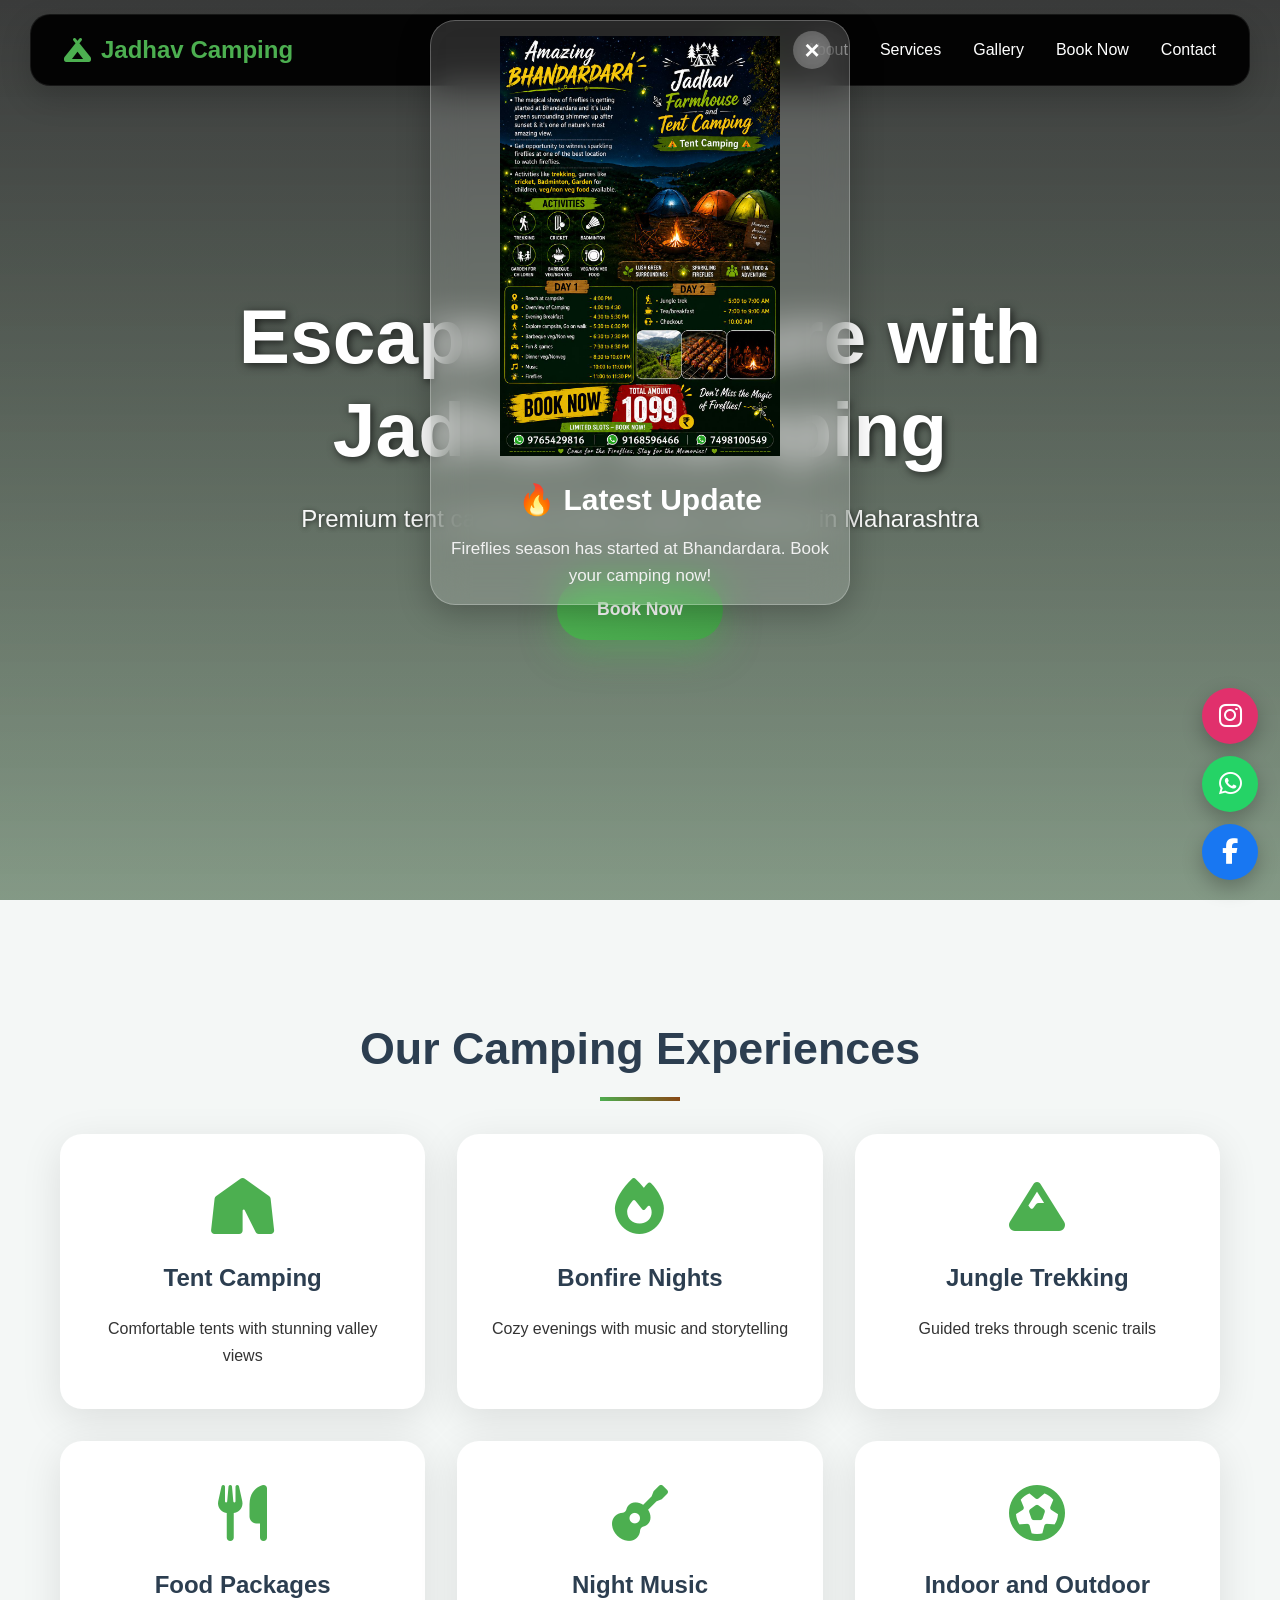
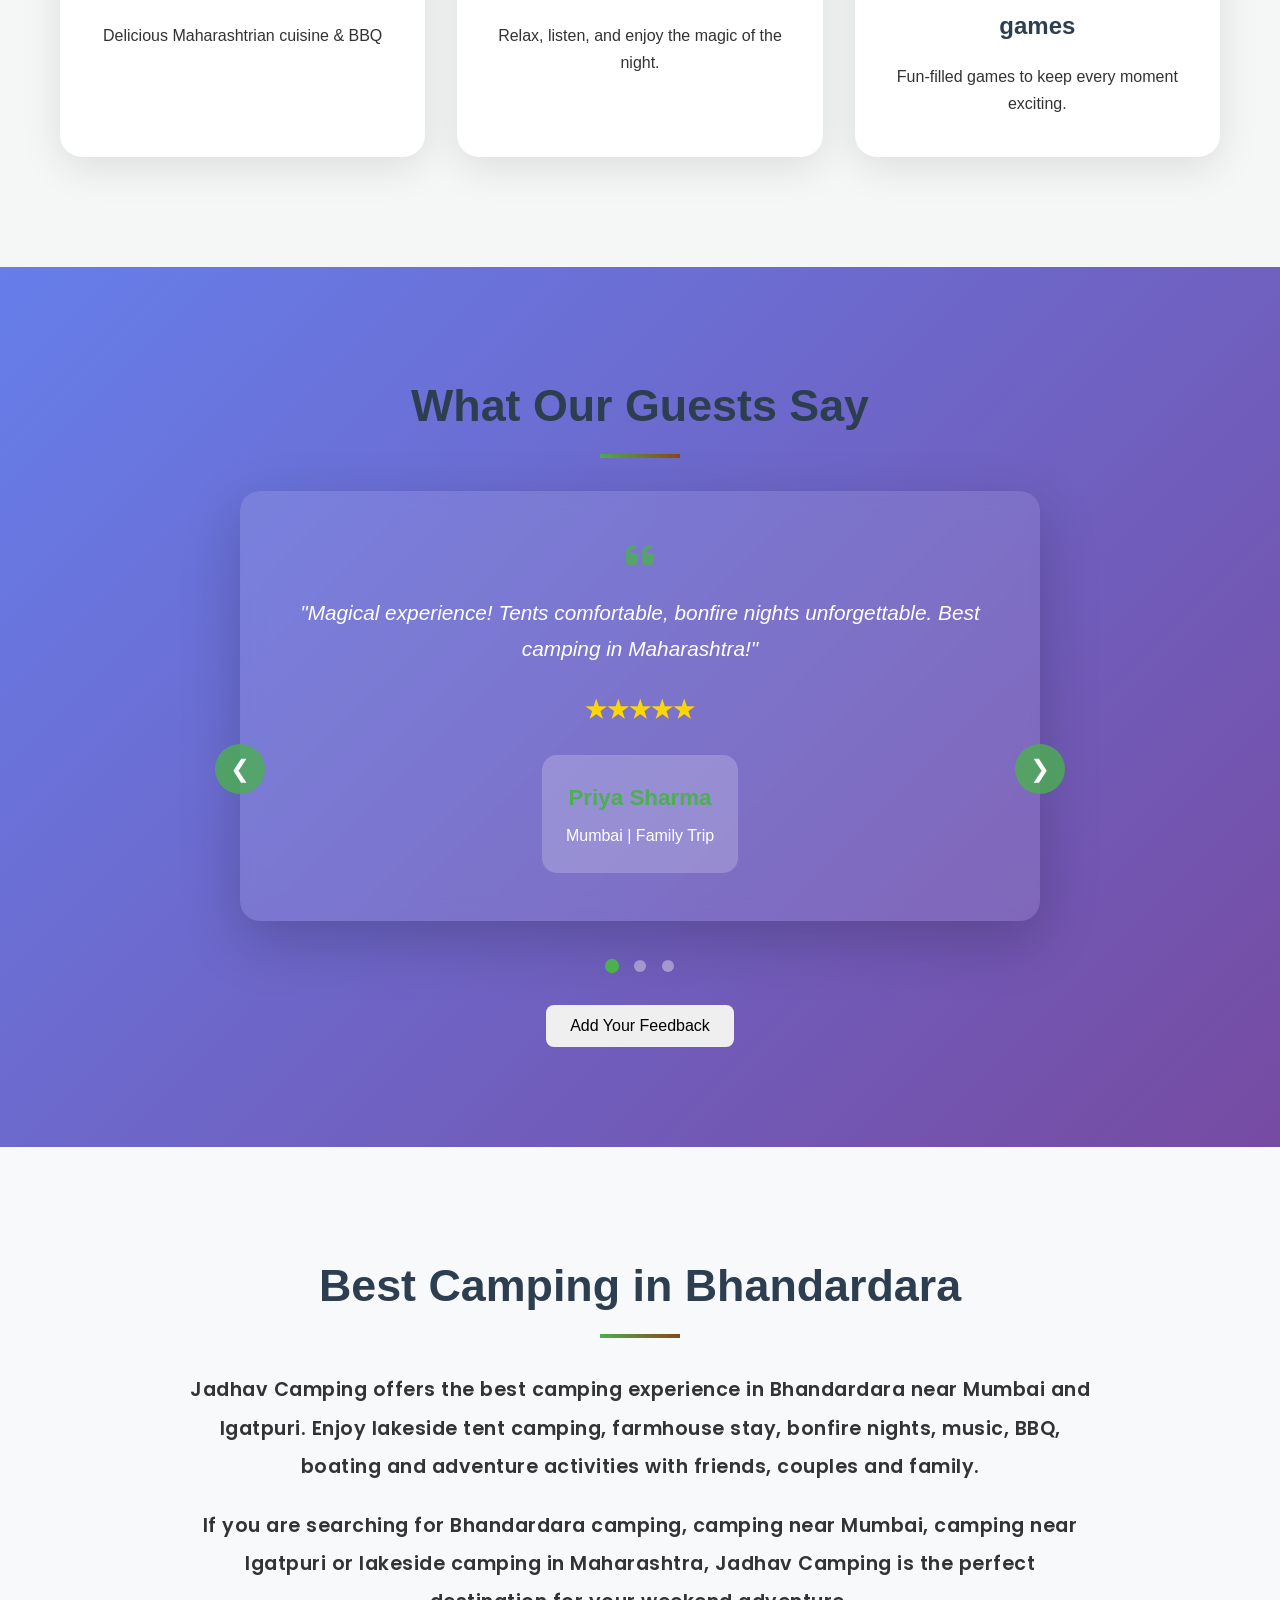
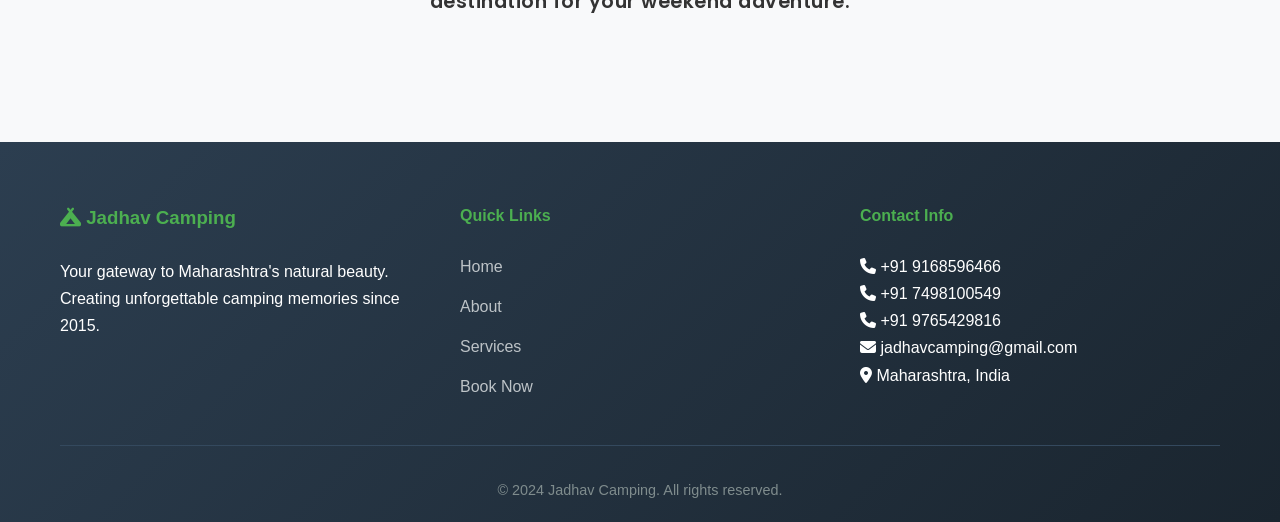
==== commit 31df99fe: "latest website updates" ====
--- a/index.html
+++ b/index.html
@@ -15,7 +15,7 @@
 
     <meta name="robots" content="index, follow">
 
-    <meta name="google-site-verification" content="m5c_YVAXw19BFYVaIor5KXpuUSFSFfgQfG_GzfDW63w" />
+    <meta name="google-site-verification" content="BSFk_uF4gWmg5Zu5i_bacofWPOdLDWNc4sp743vJHnw" />
 
     <meta name="description" content="Escape to nature with Jadhav Camping. Tent camping, bonfire nights, trekking, and more in Maharashtra, India. Book your adventure today!">
 
@@ -68,11 +68,12 @@
     <!-- Hero Section -->
    
 <section class="hero">
+
+
     <video autoplay muted loop playsinline class="hero-video">
-   
-        <!-- Fallback image -->
-        <img src="https://images.unsplash.com/photo-1506905925346-21bda4d32df4" alt="Camping">
+        <source src="https://res.cloudinary.com/dj0kkwafi/video/upload/v1779196563/Bhandardara_in_4K_A_Stunning_Cinematic_Drone_Experience_-_Rushabh_Parakh_Vlogs_720p_h264_ang1fj.mp4" type="video/mp4">
     </video>
+
     
     <div class="hero-overlay"></div>
     <div class="hero-content">
@@ -259,6 +260,20 @@
         </div>
     </footer>
 
+    <!-- Top Update Banner -->
+<div id="top-banner" class="top-banner">
+
+    <span class="close-banner" onclick="closeBanner()">&times;</span>
+
+    <img src="assist/image/u1.jpg" alt="Update">
+
+    <div class="banner-text">
+        <h3>🔥 Latest Update</h3>
+        <p>Fireflies season has started at Bhandardara. Book your camping now!</p>
+    </div>
+
+</div>
+
     <script src="script.js"></script>
 </body>
 </html>
--- a/style.css
+++ b/style.css
@@ -1693,4 +1693,238 @@
         width: 100%;
     }
 
+}
+
+/* Glass Popup Banner */
+.top-banner{
+    position: fixed;
+    top: -500px;
+    left: 50%;
+    transform: translateX(-50%);
+
+    width: 92%;
+    max-width: 420px;
+    max-height: 90vh;
+    overflow-y: auto;
+
+    padding: 15px;
+    border-radius: 25px;
+
+    background: rgba(255,255,255,0.15);
+    backdrop-filter: blur(18px);
+    -webkit-backdrop-filter: blur(18px);
+
+    border: 1px solid rgba(255,255,255,0.25);
+
+    box-shadow: 0 8px 32px rgba(0,0,0,0.25);
+
+    z-index: 9999;
+    text-align: center;
+
+    animation: dropBanner 1s ease forwards;
+    
+}
+
+/* Image */
+.top-banner img{
+    width: 100%;
+    height: auto;
+    max-height: 420px;
+    object-fit: contain;
+    border-radius: 18px;
+    display: block;
+    margin: auto;
+}
+
+/* Text */
+.banner-text h3{
+    margin-top: 18px;
+    font-size: 30px;
+    color: white;
+}
+
+.banner-text p{
+    margin-top: 10px;
+    font-size: 17px;
+    color: #f1f1f1;
+    line-height: 1.6;
+}
+
+/* Close Button */
+.close-banner{
+    position: absolute;
+    top: 10px;
+    right: 18px;
+
+    width: 38px;
+    height: 38px;
+
+    display: flex;
+    justify-content: center;
+    align-items: center;
+
+    border-radius: 50%;
+
+    background: rgba(255,255,255,0.2);
+    backdrop-filter: blur(10px);
+
+    color: white;
+    font-size: 26px;
+    font-weight: bold;
+
+    cursor: pointer;
+
+    transition: 0.3s;
+}
+
+/* Hover Effect */
+.close-banner:hover{
+    background: rgba(255,255,255,0.35);
+    transform: scale(1.1);
+}
+
+/* Drop Animation */
+@keyframes dropBanner{
+
+    0%{
+        top: -500px;
+        opacity: 0;
+    }
+
+    100%{
+        top: 20px;
+        opacity: 1;
+    }
+}
+
+
+/* Success Popup */
+.success-popup{
+    position: fixed;
+    inset: 0;
+
+    background: rgba(0,0,0,0.5);
+    backdrop-filter: blur(10px);
+
+    display: none;
+    justify-content: center;
+    align-items: center;
+
+    z-index: 99999;
+}
+
+/* Box */
+.success-box{
+    width: 90%;
+    max-width: 400px;
+
+    padding: 30px;
+
+    border-radius: 25px;
+
+    text-align: center;
+
+    background: rgba(255,255,255,0.15);
+
+    backdrop-filter: blur(20px);
+
+    border: 1px solid rgba(255,255,255,0.2);
+
+    color: white;
+
+    animation: popupScale 0.5s ease;
+}
+
+/* Tick Circle */
+.checkmark-circle{
+    width: 100px;
+    height: 100px;
+
+    margin: auto;
+
+    border-radius: 50%;
+    background: #22c55e;
+
+    position: relative;
+
+    animation: pop 0.5s ease;
+}
+
+/* Tick */
+.checkmark{
+    position: absolute;
+
+    left: 28px;
+    top: 22px;
+
+    width: 25px;
+    height: 50px;
+
+    border: solid white;
+    border-width: 0 6px 6px 0;
+
+    transform: rotate(45deg);
+}
+
+/* Text */
+.success-box h2{
+    margin-top: 20px;
+    font-size: 30px;
+}
+
+.success-box p{
+    margin-top: 10px;
+    line-height: 1.6;
+}
+
+/* Button */
+.success-box button{
+    margin-top: 20px;
+
+    padding: 12px 30px;
+
+    border: none;
+    border-radius: 10px;
+
+    background: #22c55e;
+
+    color: white;
+    font-size: 16px;
+
+    cursor: pointer;
+}
+
+/* Animations */
+@keyframes popupScale{
+    from{
+        transform: scale(0.7);
+        opacity: 0;
+    }
+
+    to{
+        transform: scale(1);
+        opacity: 1;
+    }
+}
+
+@keyframes pop{
+    0%{
+        transform: scale(0);
+    }
+
+    100%{
+        transform: scale(1);
+    }
+}
+
+/* payment receipt */
+
+.receipt-details{
+    margin-top: 20px;
+    text-align: left;
+}
+
+.receipt-details p{
+    margin: 10px 0;
+    font-size: 16px;
 }
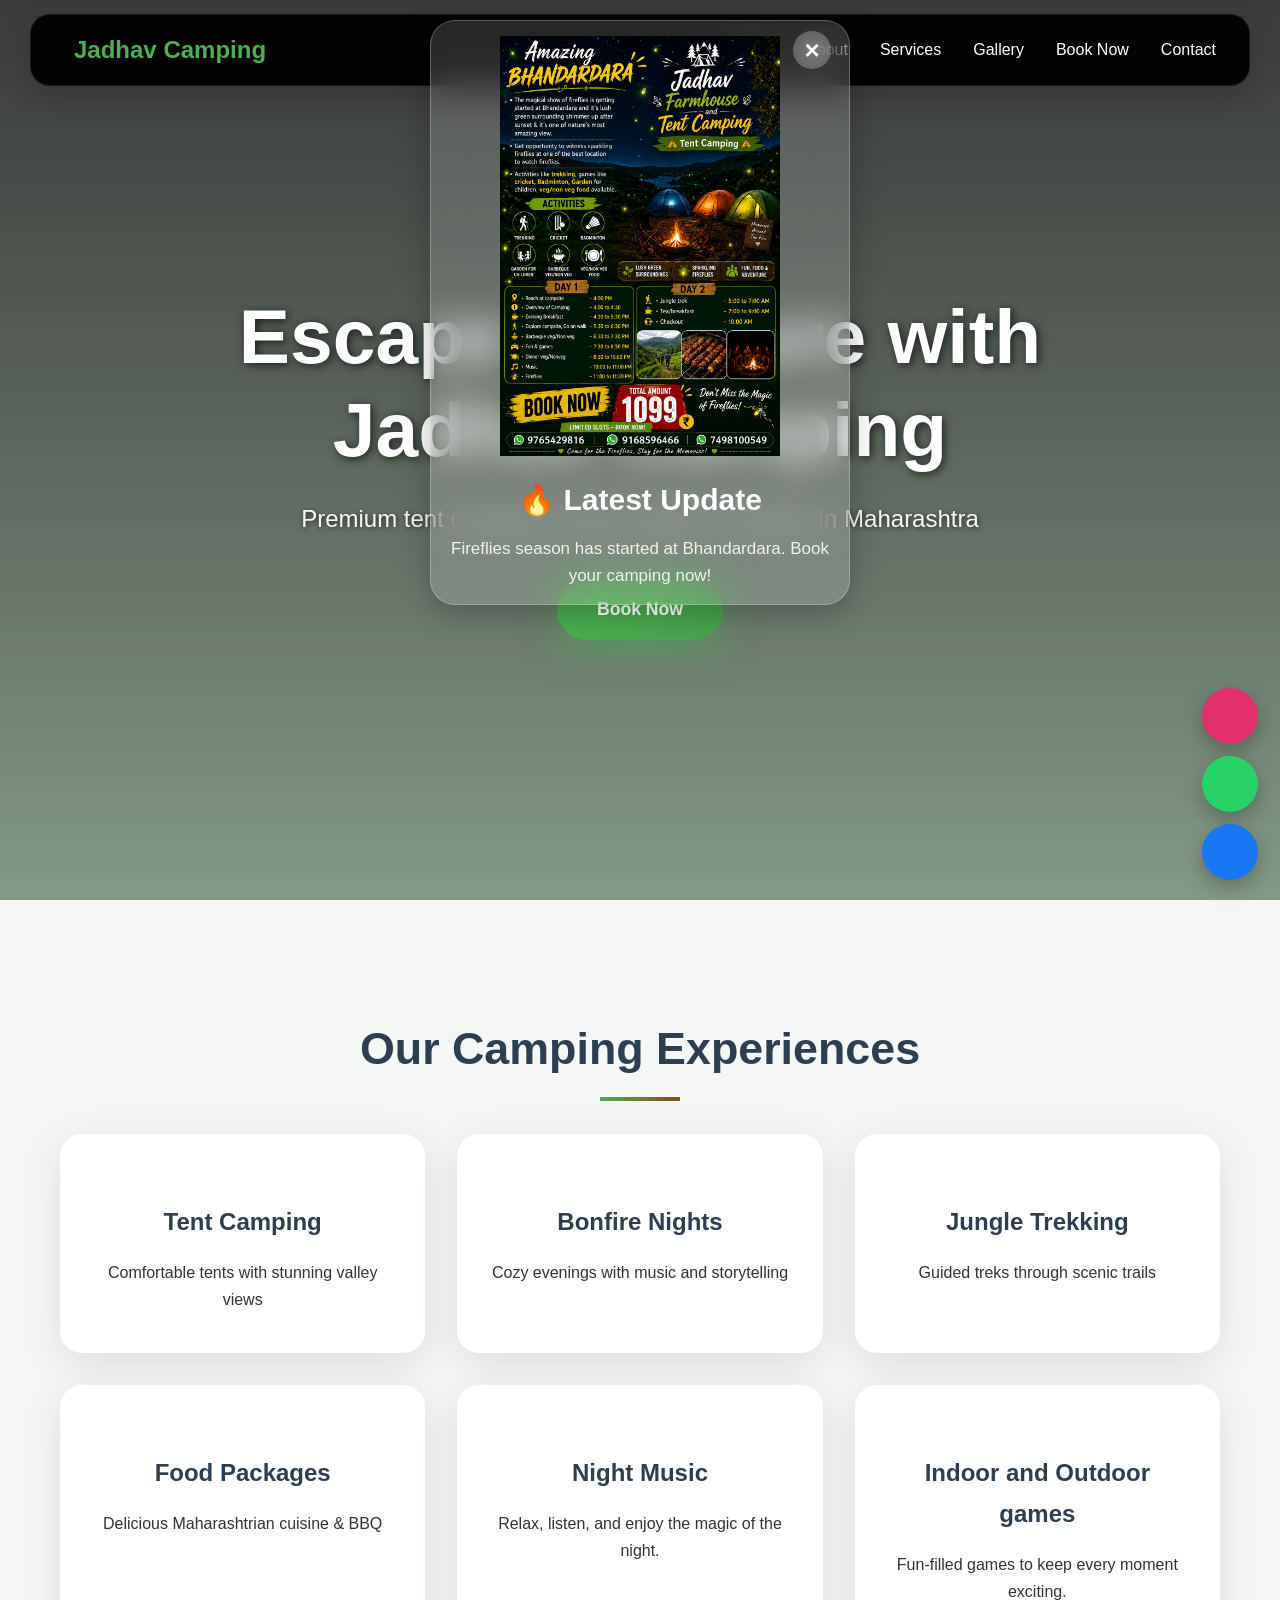
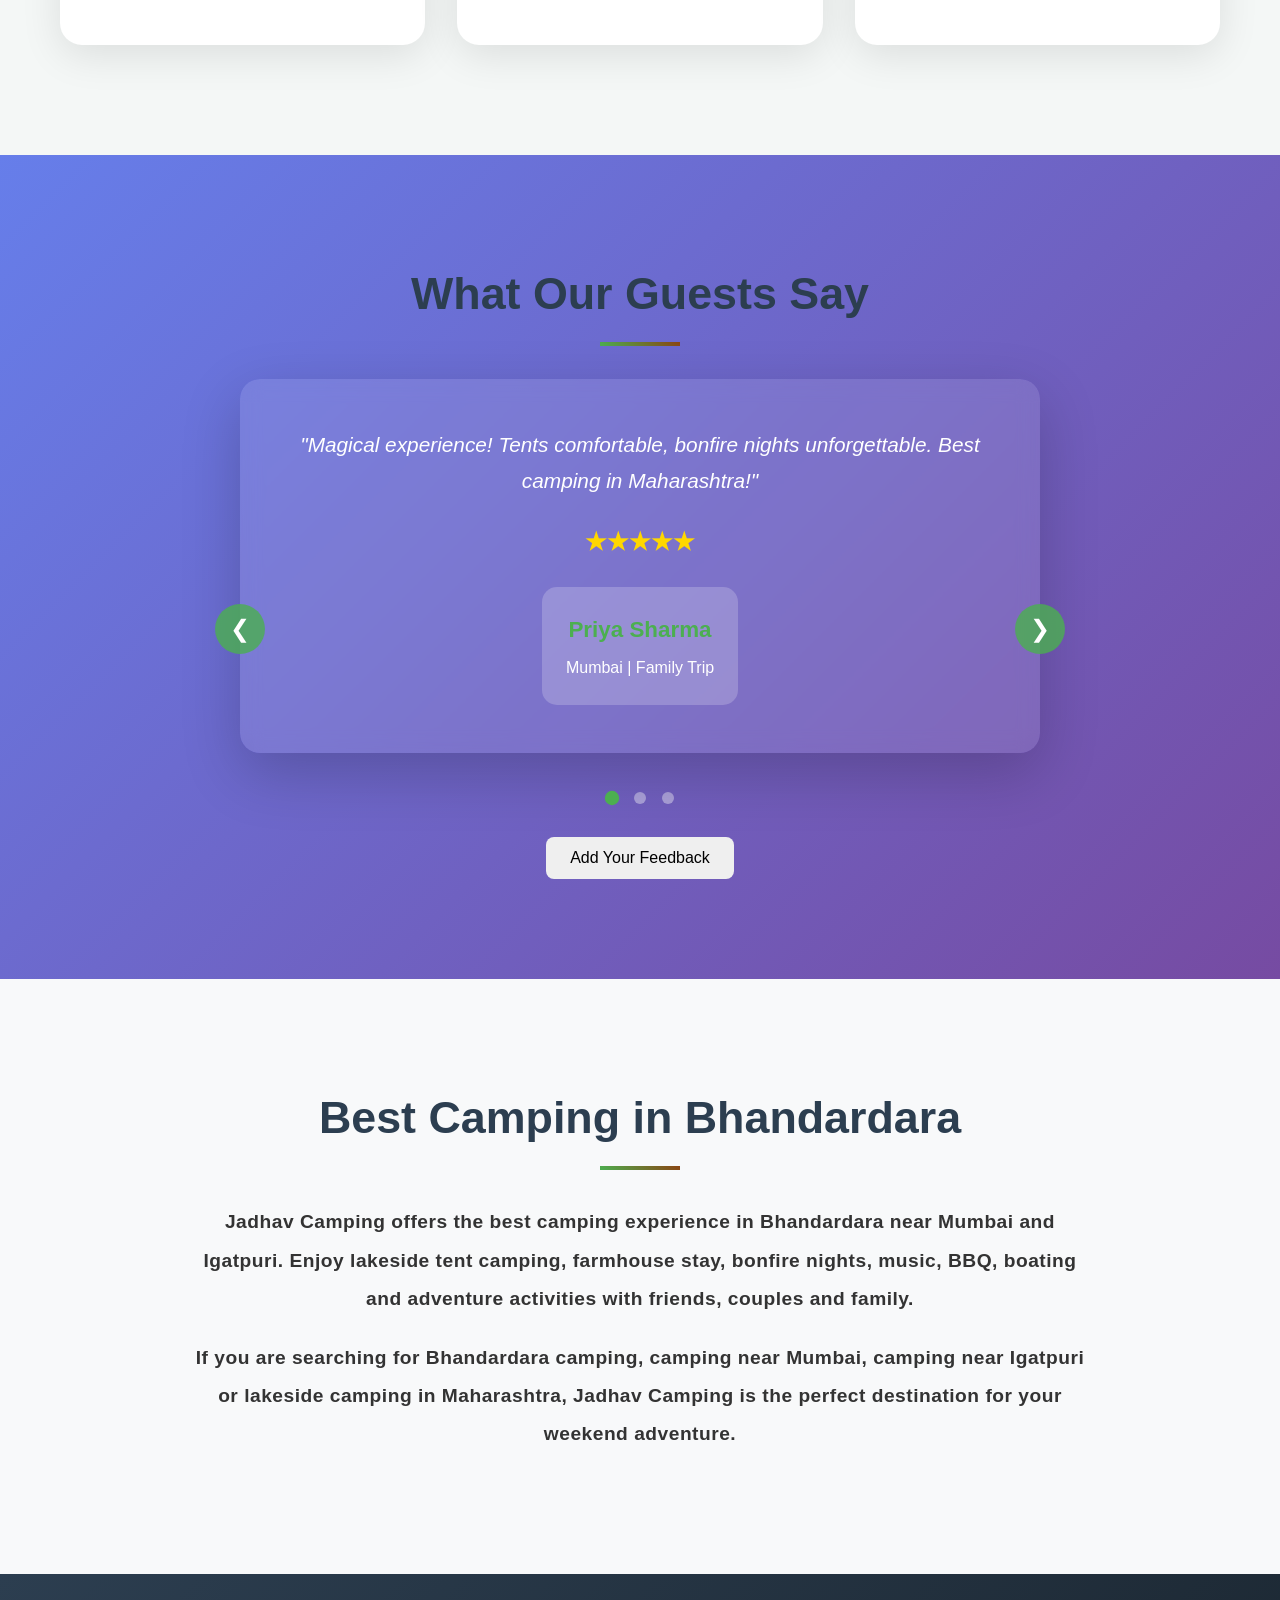
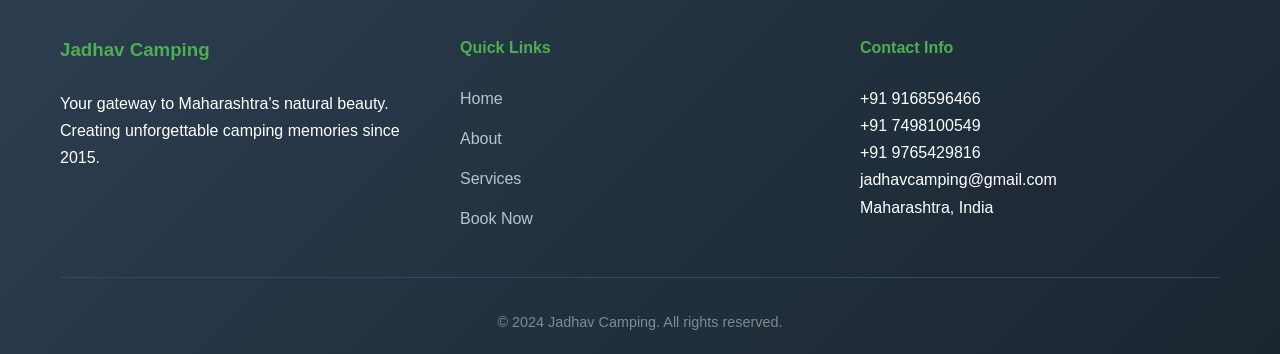
==== commit 2e3f85e9: "head upadate" ====
--- a/index.html
+++ b/index.html
@@ -1,33 +1,43 @@
 <!DOCTYPE html>
 <html lang="en">
 <head>
+<head>
     <meta charset="UTF-8">
     <meta name="viewport" content="width=device-width, initial-scale=1.0">
-    <title>Jadhav Camping | Best Bhandardara Camping</title>
-    <!--SEO 4 LINES-->
-    <meta name="title" content="Jadhav Camping - Best Bhandardara Camping">
-
-    <meta name="description" content="Enjoy the best camping experience in Bhandardara with tent stay, bonfire, BBQ, music, adventure and nature at Jadhav Camping.">
-
-    <meta name="keywords" content="Jadhav Camping, Bhandardara Camping, Camping Near Mumbai, Tent Camping Maharashtra, Camping Near Pune">
+
+    <title>Jadhav Camping | Best Bhandardara Camping Near Mumbai</title>
+
+    <meta name="description"
+        content="Enjoy the best camping experience in Bhandardara with tent stay, bonfire, BBQ, boating and adventure activities. Jadhav Camping near Mumbai and Igatpuri.">
+
+    <meta name="keywords"
+        content="Jadhav Camping, Bhandardara Camping, Camping Near Mumbai, Camping Near Pune, Tent Camping Maharashtra, Lakeside Camping Bhandardara">
 
     <meta name="author" content="Jadhav Camping">
 
     <meta name="robots" content="index, follow">
 
-    <meta name="google-site-verification" content="BSFk_uF4gWmg5Zu5i_bacofWPOdLDWNc4sp743vJHnw" />
-
-    <meta name="description" content="Escape to nature with Jadhav Camping. Tent camping, bonfire nights, trekking, and more in Maharashtra, India. Book your adventure today!">
-
-    <meta name="keywords" content="camping Maharashtra, tent camping, bonfire, trekking, adventure camping">
+    <meta name="google-site-verification"
+        content="BSFk_uF4gWmg5Zu5i_bacofWPOdLDWNc4sp743vJHnw">
+
+    <link rel="canonical"
+        href="https://tejwaghmare240.github.io/jadhav-camping/">
 
     <link rel="icon" type="image/png" href="assist/image/logo.png">
-    <meta property="og:image" content="https://jadhav-camping.netlify.app/assist/image/logo.png">
+
+    <meta property="og:title"
+        content="Jadhav Camping | Best Bhandardara Camping">
+
+    <meta property="og:description"
+        content="Tent stay, bonfire, BBQ and adventure at Bhandardara.">
+
+    <meta property="og:image"
+        content="https://tejwaghmare240.github.io/jadhav-camping/assist/image/logo.png">
+
+    <meta property="og:url"
+        content="https://tejwaghmare240.github.io/jadhav-camping/">
 
     <link rel="stylesheet" href="style.css">
-    <link rel="stylesheet" href="https://cdnjs.cloudflare.com/ajax/libs/font-awesome/6.4.0/css/all.min.css">
-    <link href="https://fonts.googleapis.com/css2?family=Poppins:wght@300;400;500;600;700&display=swap" rel="stylesheet">
-    <link href="https://fonts.googleapis.com/css2?family=Rye&display=swap" rel="stylesheet">
 </head>
 <body>
     <!-- Navigation -->
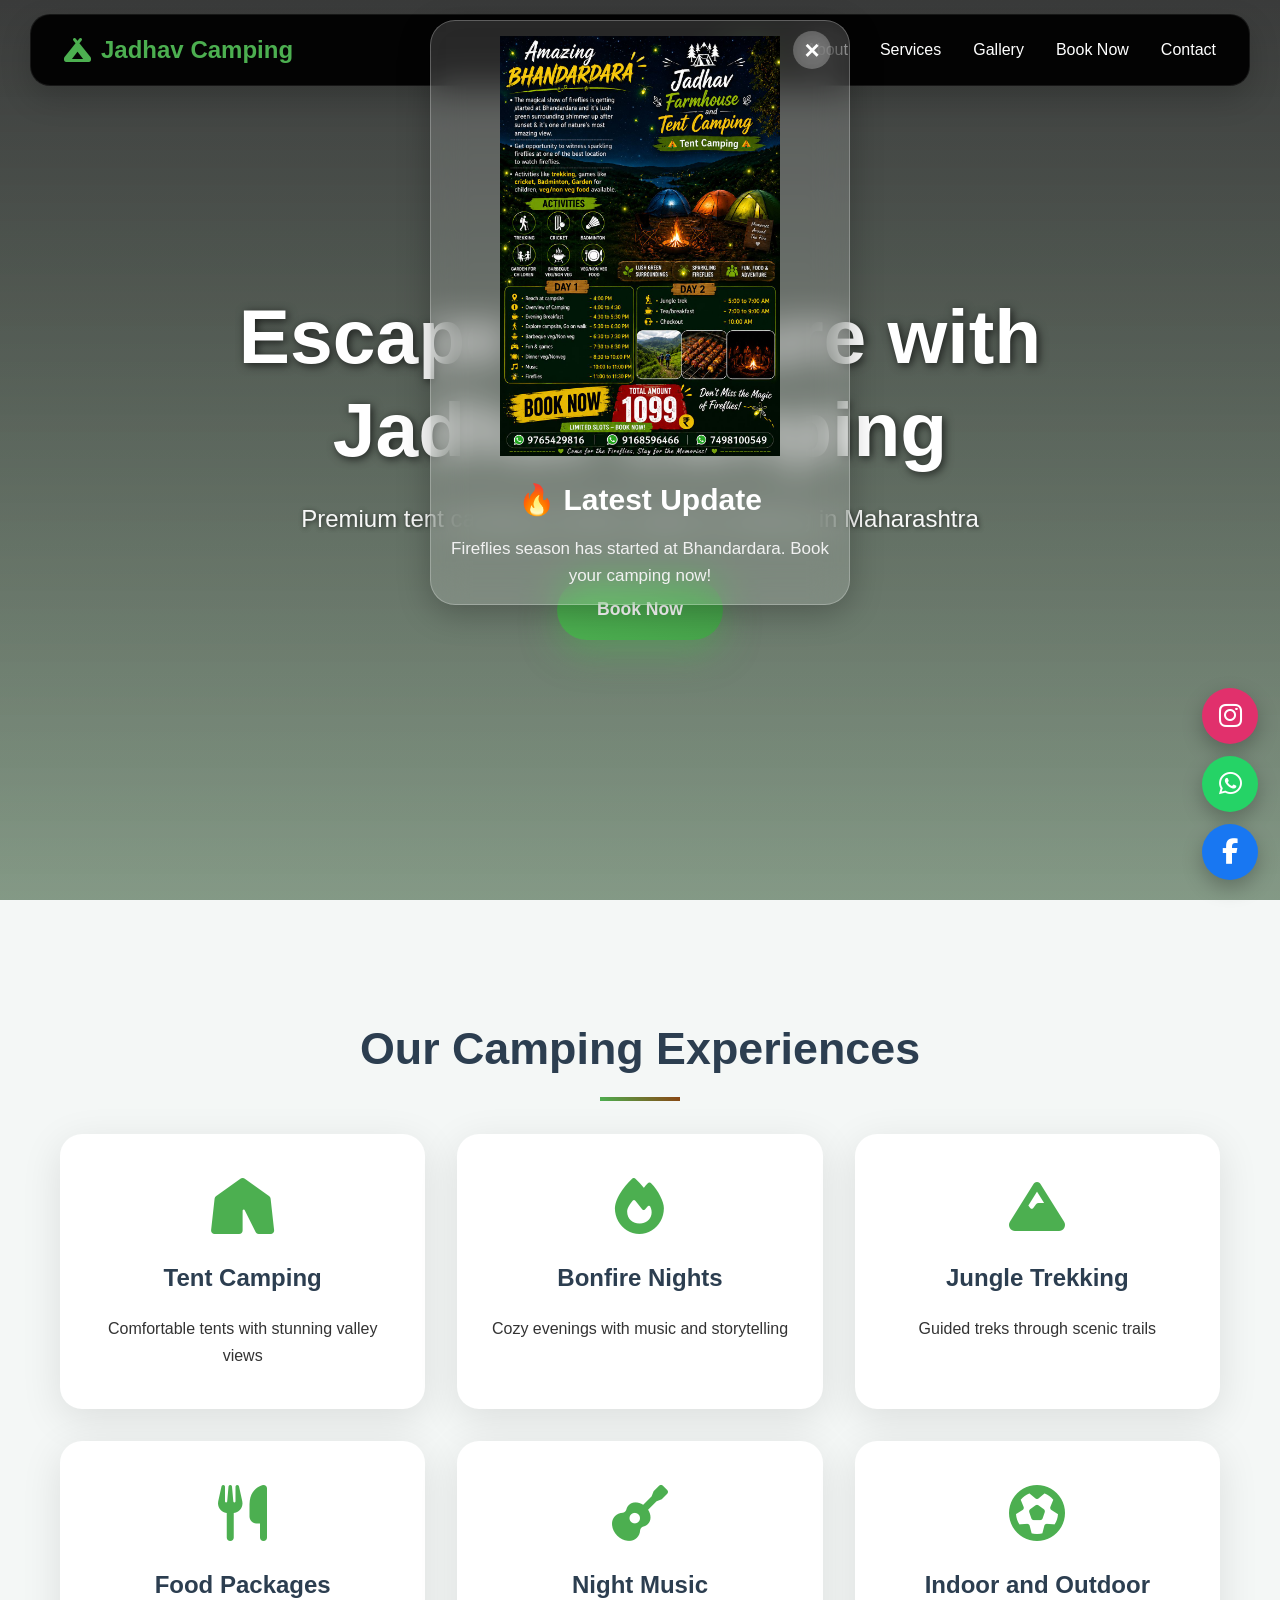
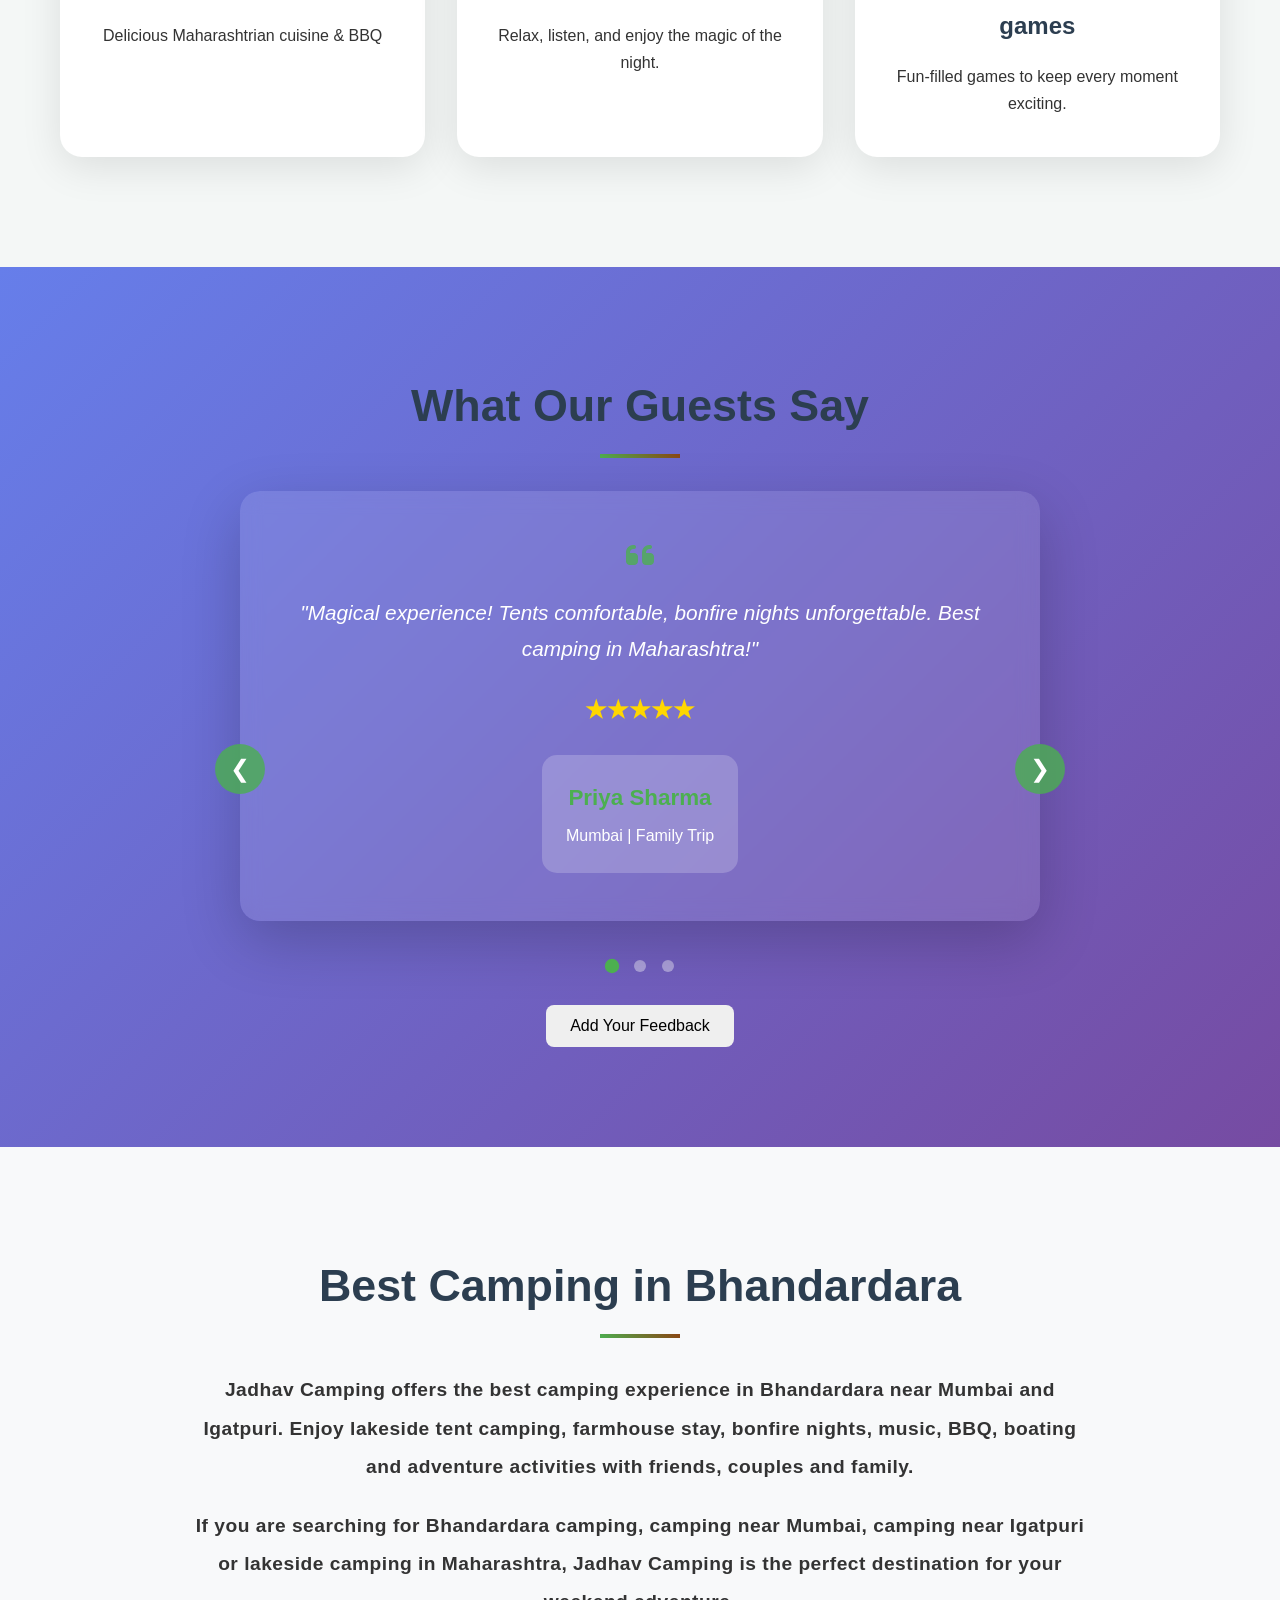
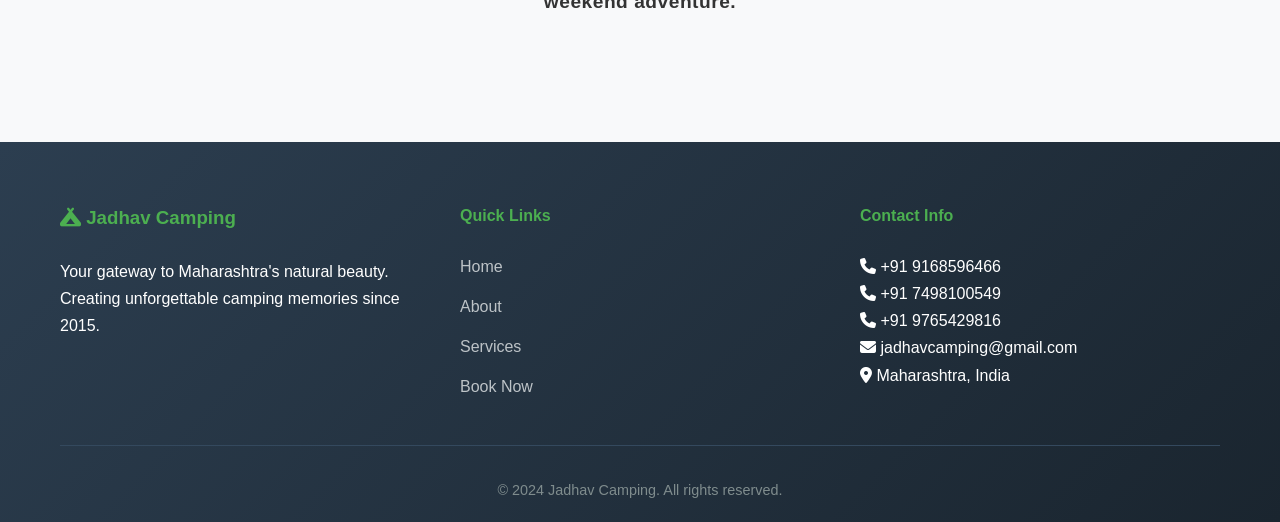
==== commit f1b83a7f: "Website updated" ====
--- a/index.html
+++ b/index.html
@@ -37,6 +37,9 @@
     <meta property="og:url"
         content="https://tejwaghmare240.github.io/jadhav-camping/">
 
+
+    <link rel="stylesheet"
+            href="https://cdnjs.cloudflare.com/ajax/libs/font-awesome/6.5.2/css/all.min.css">
     <link rel="stylesheet" href="style.css">
 </head>
 <body>
@@ -204,8 +207,8 @@
         </div>
     </div>
 </section>
-
-    <div class="social-float">
+ 
+<div class="social-float">
 
         <a href="https://www.instagram.com/_jadhav_farmhouse_?igsh=MTRwd2V0ODhyYzViZw%3D%3D&utm_source=qr" target="_blank" class="social-icon instagram">
         <i class="fab fa-instagram"></i>
@@ -218,6 +221,7 @@
        <i class="fab fa-facebook-f"></i>
      </a> 
 </div>
+    
      <!-- SEO content -->
 <section class="seo-content section-padding">
     <div class="container">
--- a/style.css
+++ b/style.css
@@ -91,7 +91,7 @@
     transition: width 0.3s ease;
 }
 
-.nav-link:hover::after,
+
 .nav-link.active::after {
     width: 100%;
 }
